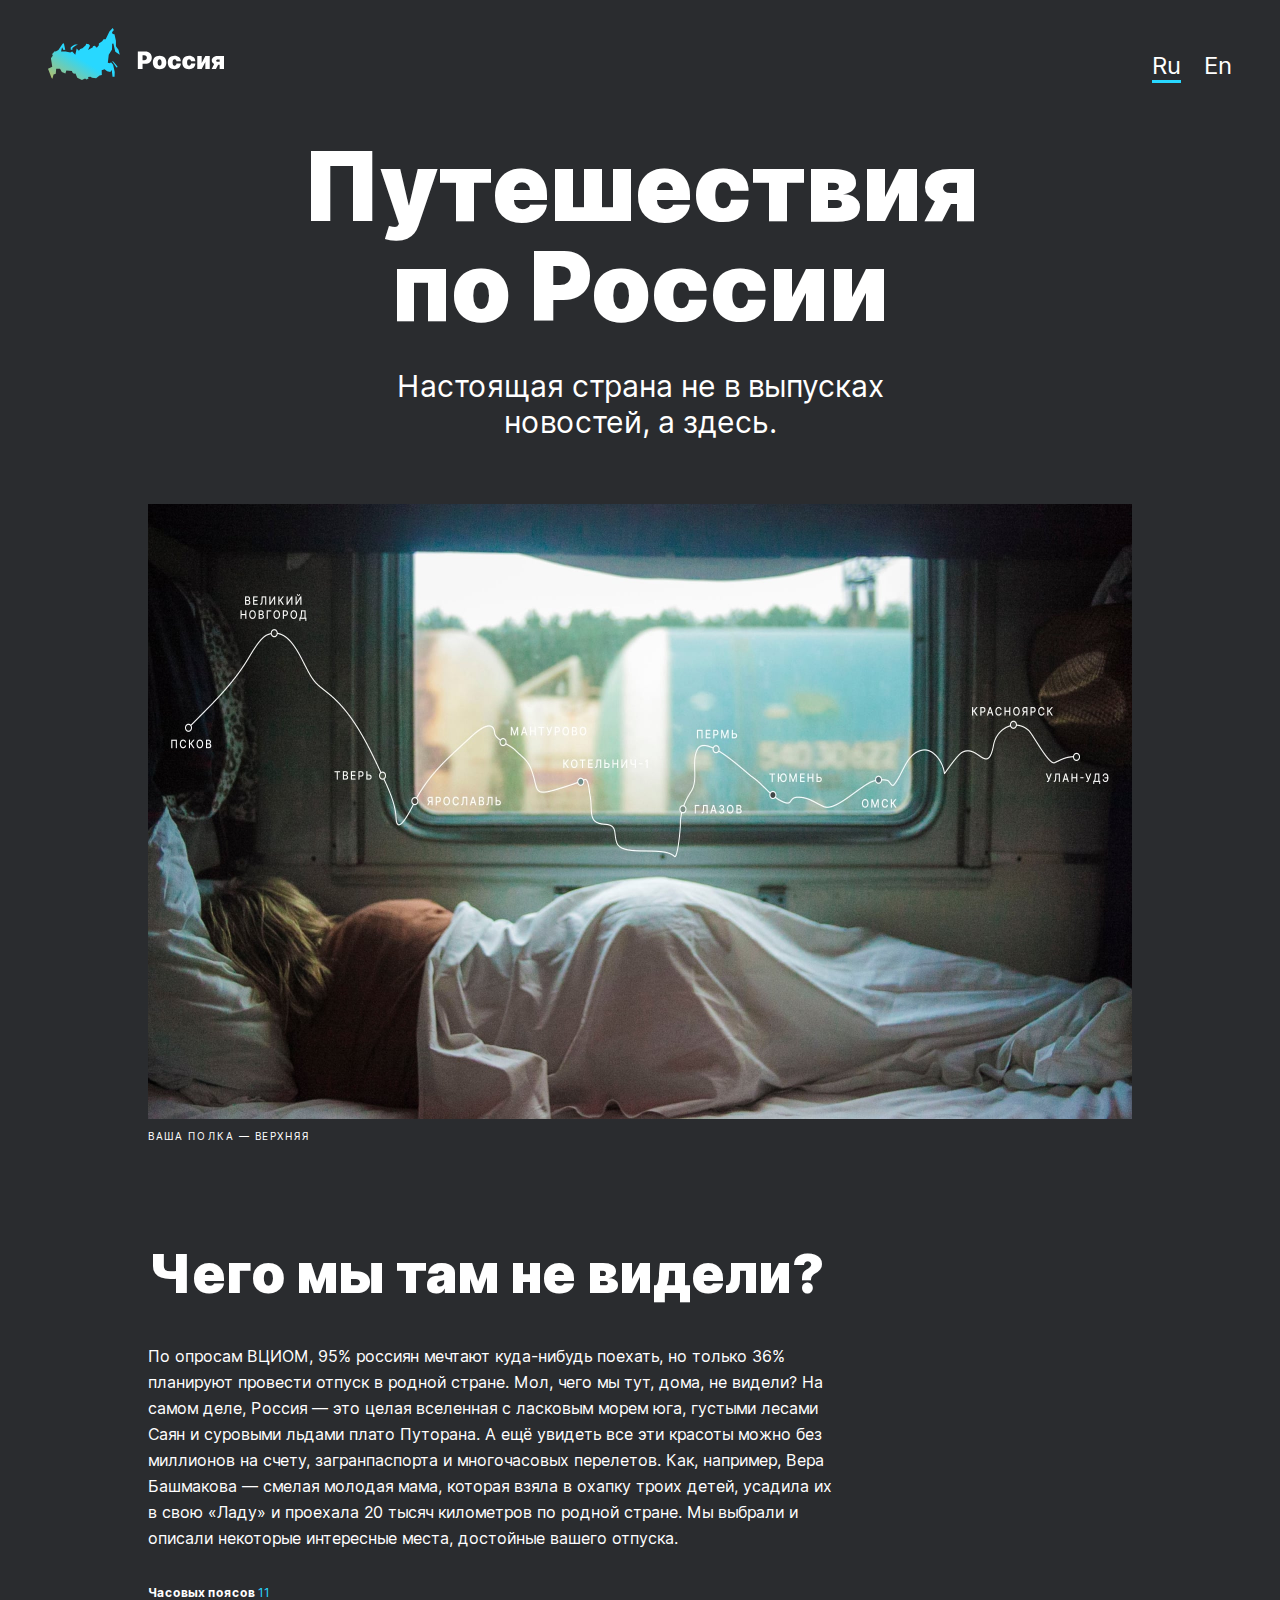
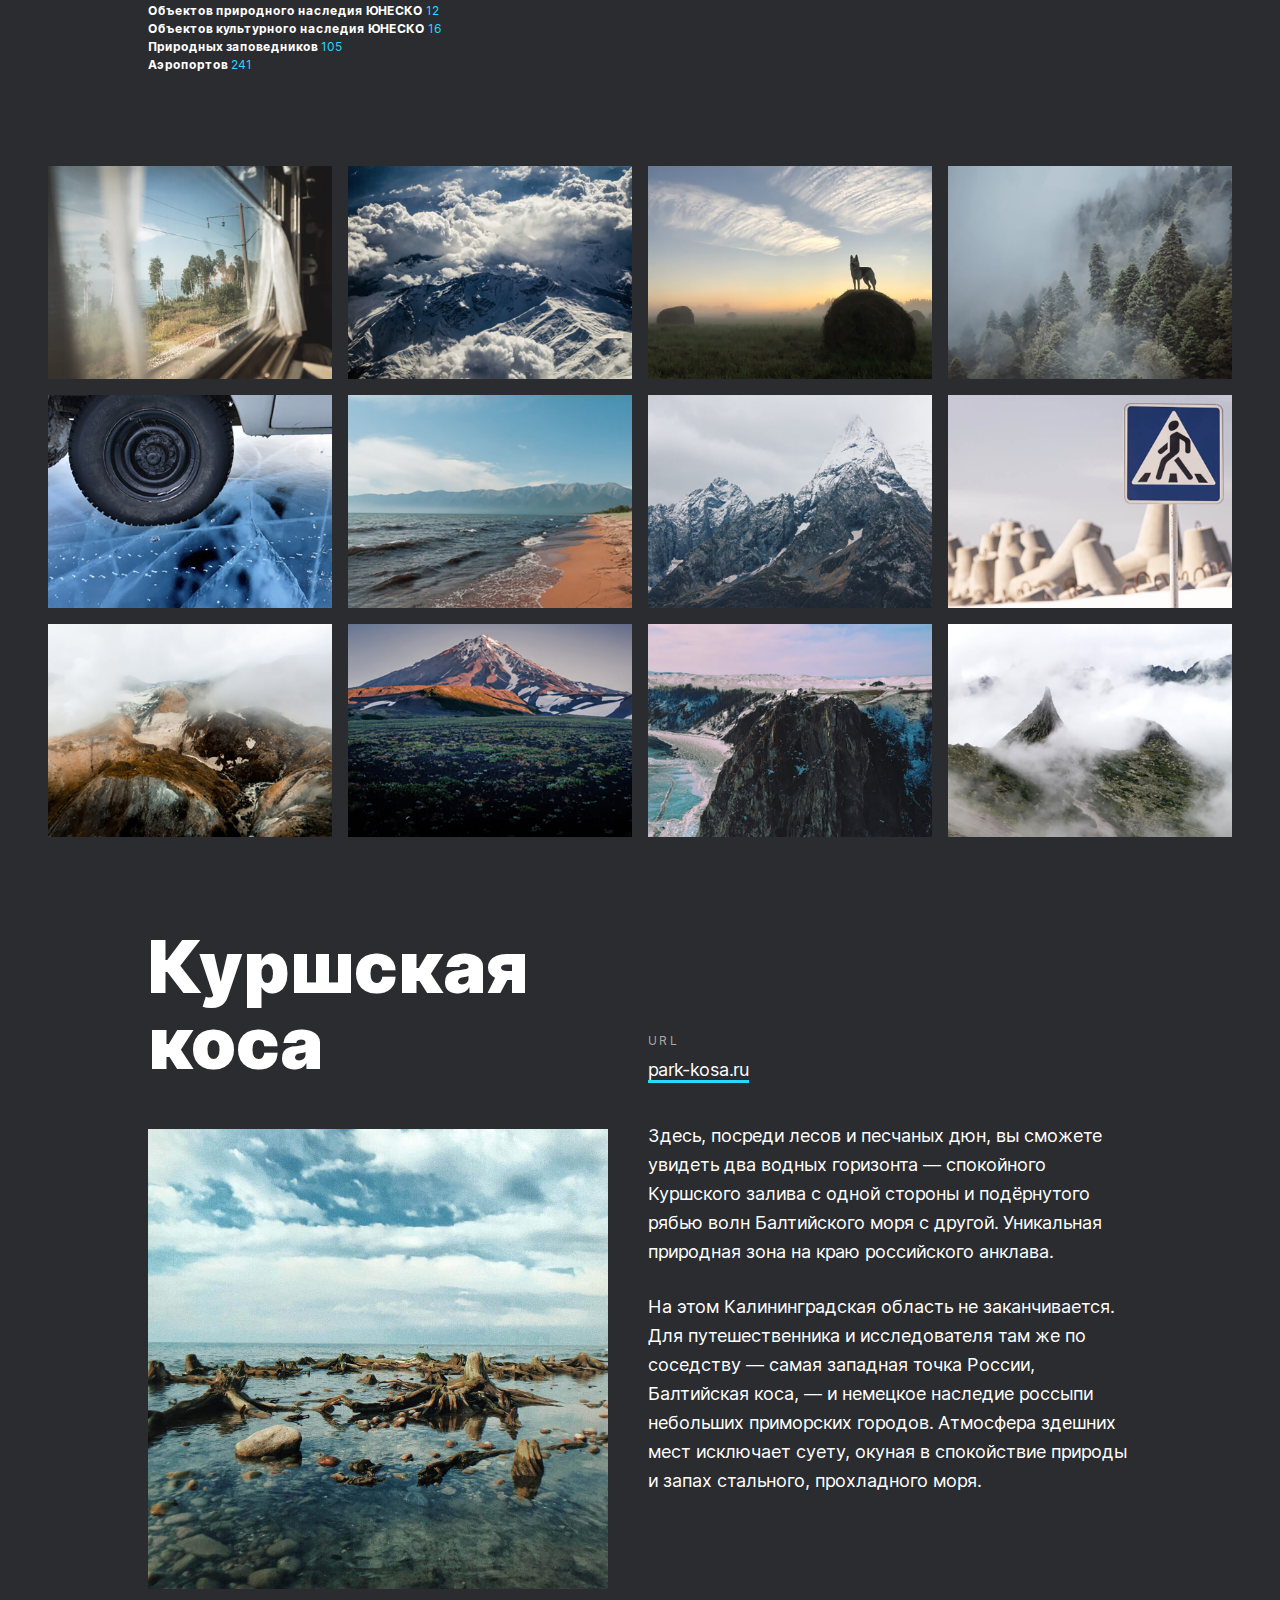
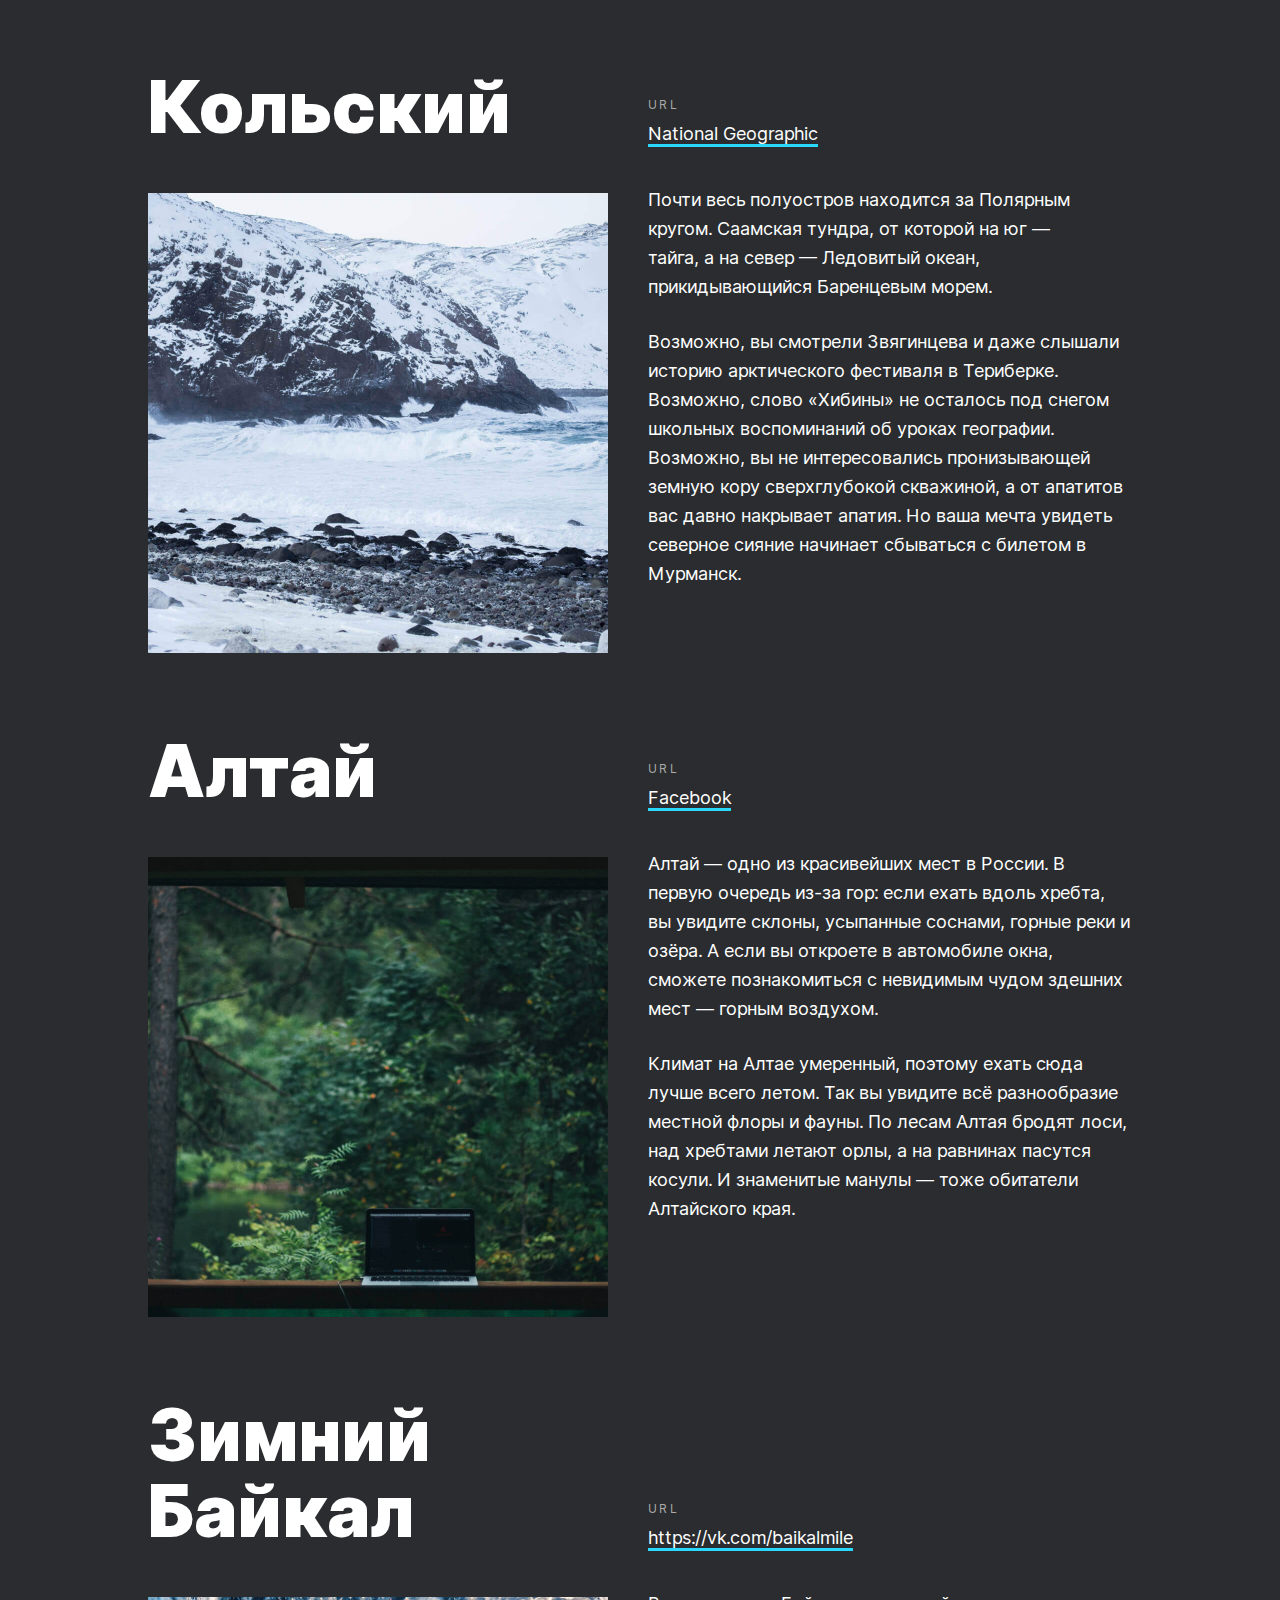
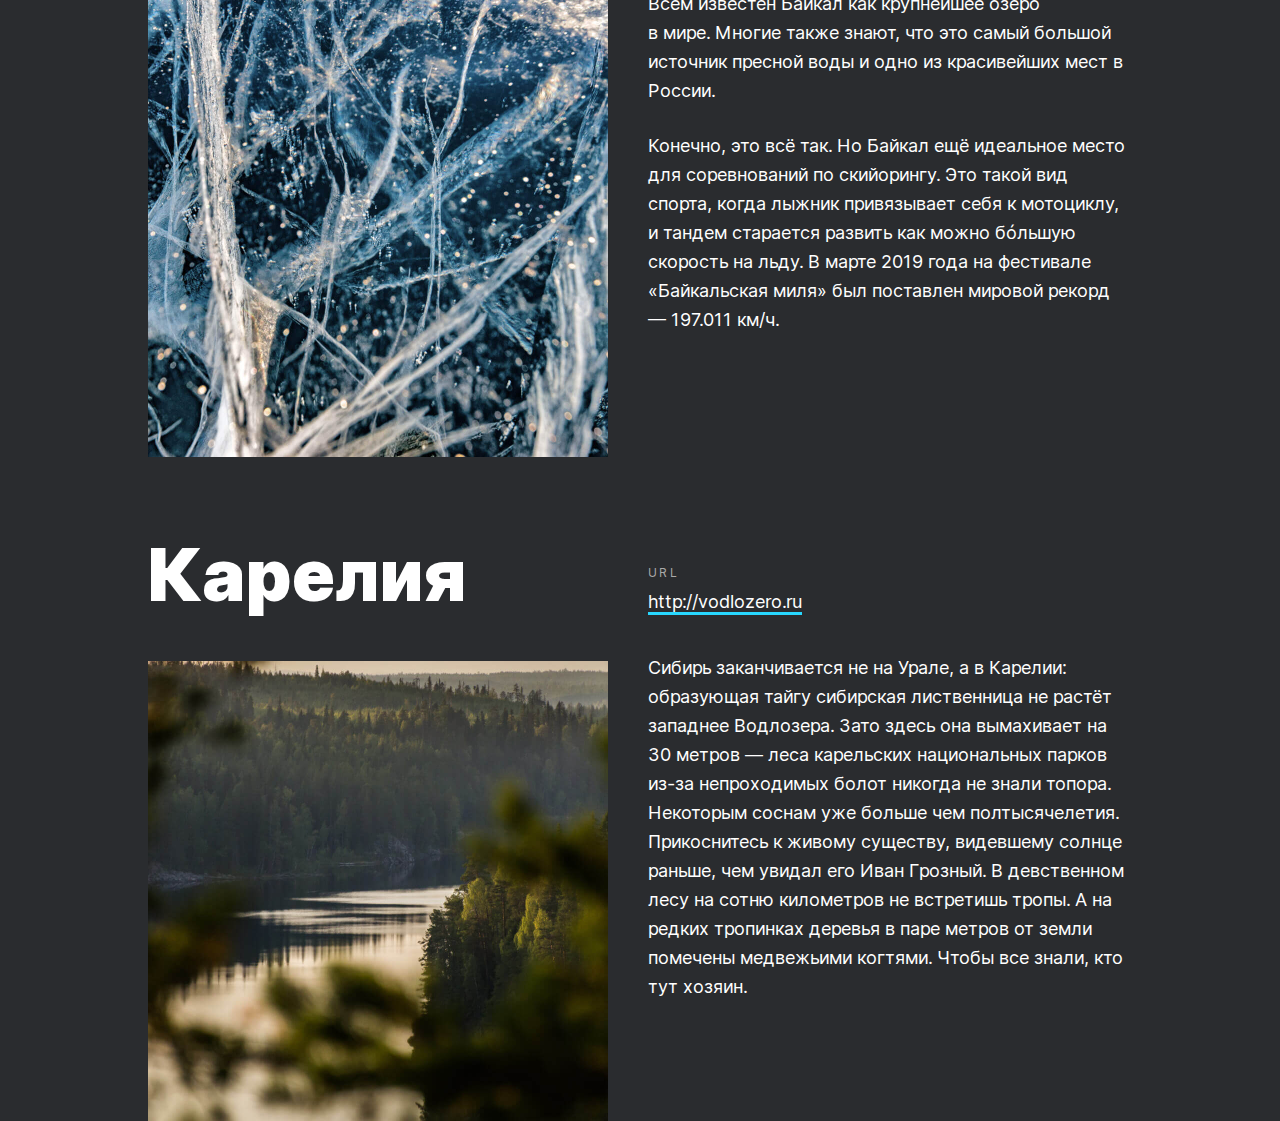
==== index.html @ deafb040 "add places section" ====
<!DOCTYPE html>
<html lang="ru">
<head>
  <meta charset="UTF-8">
  <meta name="viewport" content="width=device-width, initial-scale=1.0">
  <link rel="stylesheet" href="./pages/index.css">
  <title>Путешествия по России</title>
</head>
<body class="page">
  <section class="header">
    <a href="/" class="header__logo"></a>
    <div class="header__lang-links">
      <a href="#" class="header__lang-link header__lang-link_active">Ru</a>
      <a href="#" class="header__lang-link">En</a>
    </div>
  </section>
  <main class="content">
    <section class="lead">
      <h1 class="lead__title">Путешествия по России</h1>
      <p class="lead__subtitle">Настоящая страна не в выпусках новостей, а здесь.</p>
      <img src="./blocks/lead/__image/lead-polka.jpg" alt="Женщина на полке в плацкарте" class="lead__image">
      <p class="lead__caption">ваша полка — верхняя</p>
    </section>
    <section class="intro">
      <h2 class="intro__title">Чего мы там не видели?</h2>
      <p class="intro__text">По опросам ВЦИОМ, 95% россиян мечтают куда-нибудь поехать, но только 36% планируют провести отпуск в родной стране. Мол, чего мы тут, дома, не видели? На самом деле, Россия — это целая вселенная с ласковым морем юга, густыми лесами Саян и суровыми льдами плато Путорана. А ещё увидеть все эти красоты можно без миллионов на счету, загранпаспорта и многочасовых перелетов. Как, например, Вера Башмакова — смелая молодая мама, которая взяла в охапку троих детей, усадила их в свою «Ладу» и проехала 20 тысяч километров по родной стране. Мы выбрали и описали некоторые интересные места, достойные вашего отпуска.</p>
      <ul class="intro__list">
        <li class="intro__list-item">Часовых поясов <span class="intro__list-num">11</span></li>
        <li class="intro__list-item">Объектов природного наследия ЮНЕСКО <span class="intro__list-num">12</span></li>
        <li class="intro__list-item">Объектов культурного наследия ЮНЕСКО <span class="intro__list-num">16</span></li>
        <li class="intro__list-item">Природных заповедников <span class="intro__list-num">105</span></li>
        <li class="intro__list-item">Аэропортов <span class="intro__list-num">241</span></li>
      </ul>
    </section>
    <section class="photo-grid">
      <img src="./blocks/photo-grid/__item/photo-grid-train.jpg" alt="Окно поезда" class="photo-grid__item">
      <img src="./blocks/photo-grid/__item/photo-grid-atharva-tulsi.jpg" alt="Атхварва Тулси" class="photo-grid__item">
      <img src="./blocks/photo-grid/__item/photo-grid-tuman.jpg" alt="Туман и собака на сене" class="photo-grid__item">
      <img src="./blocks/photo-grid/__item/photo-grid-sochi.jpg" alt="Красная Поляна в Сочи" class="photo-grid__item">
      <img src="./blocks/photo-grid/__item/photo-grid-arisa.jpg" alt="Машина на льду" class="photo-grid__item">
      <img src="./blocks/photo-grid/__item/photo-grid-baikal.jpg" alt="Пляж Байкала летом" class="photo-grid__item">
      <img src="./blocks/photo-grid/__item/photo-grid-elbrus.jpg" alt="Пик Эльбруса" class="photo-grid__item">
      <img src="./blocks/photo-grid/__item/photo-grid-kondratiev.jpg" alt="Пешеходный переход знак" class="photo-grid__item">
      <img src="./blocks/photo-grid/__item/photo-grid-kamchatka-1.jpg" alt="Камчатка Долина гейзеров" class="photo-grid__item">
      <img src="./blocks/photo-grid/__item/photo-grid-kamchatka-2.jpg" alt="Камчатка вулкан" class="photo-grid__item">
      <img src="./blocks/photo-grid/__item/photo-grid-baikal-2.jpg" alt="Байкал зимой" class="photo-grid__item">
      <img src="./blocks/photo-grid/__item/photo-grid-ergaki.jpg" alt="Ергаки" class="photo-grid__item">
    </section>
    <section class="places">
      <div class="place">
        <h2 class="place__title">Куршская коса</h2>
        <img src="./blocks/place/__image/place-kosa.jpg" alt="Куршская коса" class="place__image">
        <div class="place__website">
          <p class="place__url-heading">URL</p>
          <a href="http://park-kosa.ru" target="_blank" class="place__link">park-kosa.ru</a>
        </div>
        <div class="place__main-text">
          <p class="place__paragraph">Здесь, посреди лесов и песчаных дюн, вы сможете увидеть два водных горизонта — спокойного Куршского залива с одной стороны и подёрнутого рябью волн Балтийского моря с другой. Уникальная природная зона на краю российского анклава.</p>
          <p class="place__paragraph">На этом Калининградская область не заканчивается. Для путешественника и исследователя там же по соседству — самая западная точка России, Балтийская коса, — и немецкое наследие россыпи небольших приморских городов. Атмосфера здешних мест исключает суету, окуная в спокойствие природы и запах стального, прохладного моря.</p>
        </div>
      </div>
      <div class="place">
        <h2 class="place__title">Кольский</h2>
        <img src="./blocks/place/__image/place-kolsky.jpg" alt="Кольский" class="place__image">
        <div class="place__website">
          <p class="place__url-heading">URL</p>
          <a href="https://yourshot.nationalgeographic.com/photos/?keywords=kolskiy" target="_blank" class="place__link">National Geographic</a>
        </div>
        <div class="place__main-text">
          <p class="place__paragraph">Почти весь полуостров находится за Полярным кругом. Саамская тундра, от которой на юг — <br>тайга, а на север — Ледовитый океан, прикидывающийся Баренцевым морем.</p>
          <p class="place__paragraph">Возможно, вы смотрели Звягинцева и даже слышали историю арктического фестиваля в Териберке. Возможно, слово «Хибины» не осталось под снегом школьных воспоминаний об уроках географии. Возможно, вы не интересовались пронизывающей земную кору сверхглубокой скважиной, а от апатитов вас давно накрывает апатия. Но ваша мечта увидеть северное сияние начинает сбываться с билетом в Мурманск.</p>
        </div>
      </div>
      <div class="place">
        <h2 class="place__title">Алтай</h2>
        <img src="./blocks/place/__image/place-altai.jpg" alt="Алтай" class="place__image">
        <div class="place__website">
          <p class="place__url-heading">URL</p>
          <a href="https://www.facebook.com/vera.bashmakova/posts/10156011613718822" target="_blank" class="place__link">Facebook</a>
        </div>
        <div class="place__main-text">
          <p class="place__paragraph">Алтай — одно из красивейших мест в России. В первую очередь из-за гор: если ехать вдоль хребта, вы увидите склоны, усыпанные соснами, горные реки и озёра. А если вы откроете в автомобиле окна, сможете познакомиться с невидимым чудом здешних мест — горным воздухом.</p>
          <p class="place__paragraph">Климат на Алтае умеренный, поэтому ехать сюда лучше всего летом. Так вы увидите всё разнообразие местной флоры и фауны. По лесам Алтая бродят лоси, над хребтами летают орлы, а на равнинах пасутся косули. И знаменитые манулы — тоже обитатели Алтайского края.</p>
        </div>
      </div>
      <div class="place">
        <h2 class="place__title">Зимний Байкал</h2>
        <img src="./blocks/place/__image/place-winter-baikal.jpg" alt="Зимний Байкал" class="place__image">
        <div class="place__website">
          <p class="place__url-heading">URL</p>
          <a href="https://vk.com/baikalmile" target="_blank" class="place__link">https://vk.com/baikalmile</a>
        </div>
        <div class="place__main-text">
          <p class="place__paragraph">Всем известен Байкал как крупнейшее озеро <br>в мире. Многие также знают, что это самый большой источник пресной воды и одно из красивейших мест в России.</p>
          <p class="place__paragraph">Конечно, это всё так. Но Байкал ещё идеальное место для соревнований по скийорингу. Это такой вид спорта, когда лыжник привязывает себя к мотоциклу, и тандем старается развить как можно бóльшую скорость на льду. В марте 2019 года на фестивале «Байкальская миля» был поставлен мировой рекорд — 197.011 км/ч.</p>
        </div>
      </div>
      <div class="place">
        <h2 class="place__title">Карелия</h2>
        <img src="./blocks/place/__image/place-karelia.jpg" alt="Карелия" class="place__image">
        <div class="place__website">
          <p class="place__url-heading">URL</p>
          <a href="http://vodlozero.ru/" target="_blank" class="place__link">http://vodlozero.ru</a>
        </div>
        <div class="place__main-text">
          <p class="place__paragraph">Сибирь заканчивается не на Урале, а в Карелии: образующая тайгу сибирская лиственница не растёт западнее Водлозера. Зато здесь она вымахивает на 30 метров — леса карельских национальных парков из-за непроходимых болот никогда не знали топора. Некоторым соснам уже больше чем полтысячелетия. Прикоснитесь к живому существу, видевшему солнце раньше, чем увидал его Иван Грозный. В девственном лесу на сотню километров не встретишь тропы. А на редких тропинках деревья в паре метров от земли помечены медвежьими когтями. Чтобы все знали, кто тут хозяин.</p>
        </div>
      </div>
    </section>
  </main>
</body>
</html>
---- pages/index.css ----
@import url(../vendor/normalize.css);
@import url(../fonts/fonts.css);
@import url(../blocks/page/page.css);
@import url(../blocks/header/header.css);
@import url(../blocks/header/__logo/header__logo.css);
@import url(../blocks/header/__lang-links/header__lang-links.css);
@import url(../blocks/header/__lang-link/header__lang-link.css);
@import url(../blocks/header/__lang-link/_active/header__lang-link_active.css);
@import url(../blocks/lead/lead.css);
@import url(../blocks/lead/__title/lead__title.css);
@import url(../blocks/lead/__subtitle/lead__subtitle.css);
@import url(../blocks/lead/__image/lead__image.css);
@import url(../blocks/lead/__caption/lead__caption.css);
@import url(../blocks/intro/intro.css);
@import url(../blocks/intro/__title/intro__title.css);
@import url(../blocks/intro/__text/intro__text.css);
@import url(../blocks/intro/__list/intro__list.css);
@import url(../blocks/intro/__list-item/intro__list-item.css);
@import url(../blocks/intro/__list-num/intro__list-num.css);
@import url(../blocks/photo-grid/photo-grid.css);
@import url(../blocks/photo-grid/__item/photo-grid__item.css);
@import url(../blocks/places/places.css);
@import url(../blocks/place/place.css);
@import url(../blocks/place/__title/place__title.css);
@import url(../blocks/place/__image/place__image.css);
@import url(../blocks/place/__website/place__website.css);
@import url(../blocks/place/__url-heading/place__url-heading.css);
@import url(../blocks/place/__link/place__link.css);
@import url(../blocks/place/__main-text/place__main-text.css);
@import url(../blocks/place/__paragraph/place__paragraph.css);
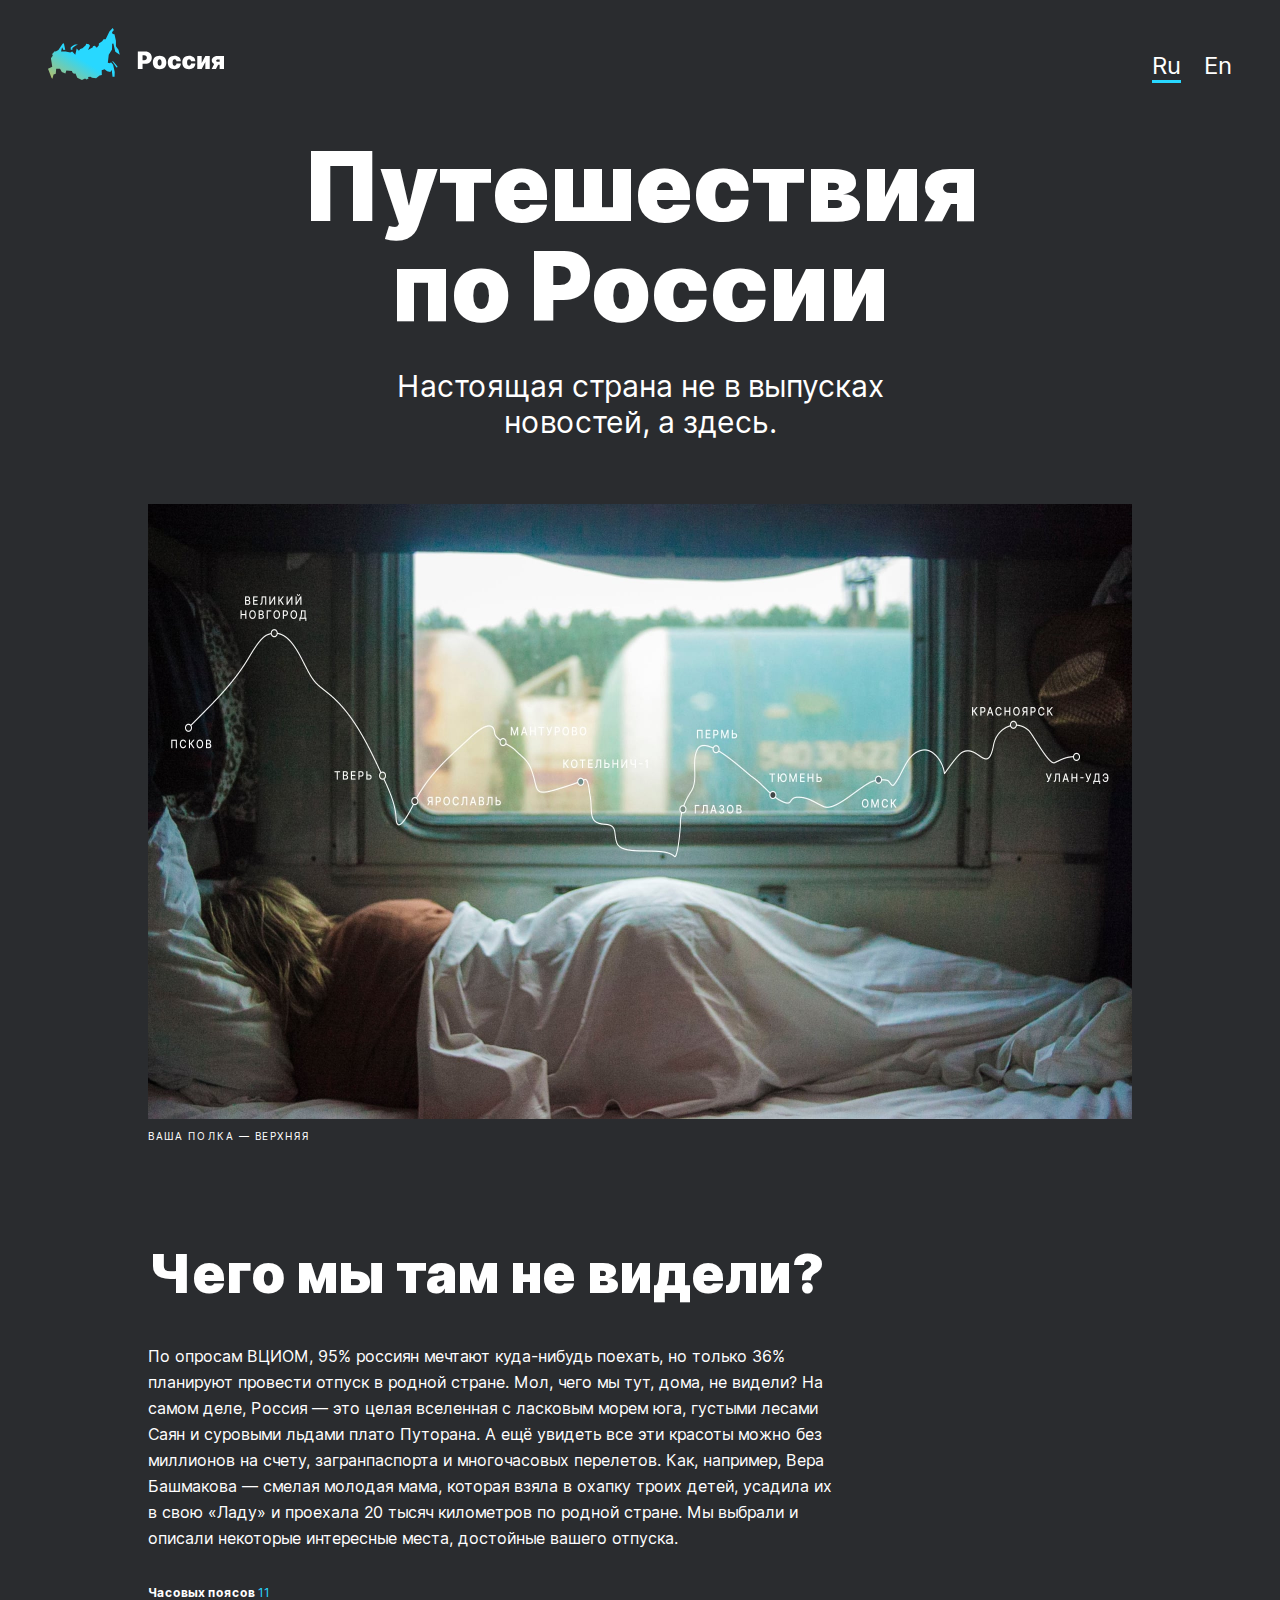
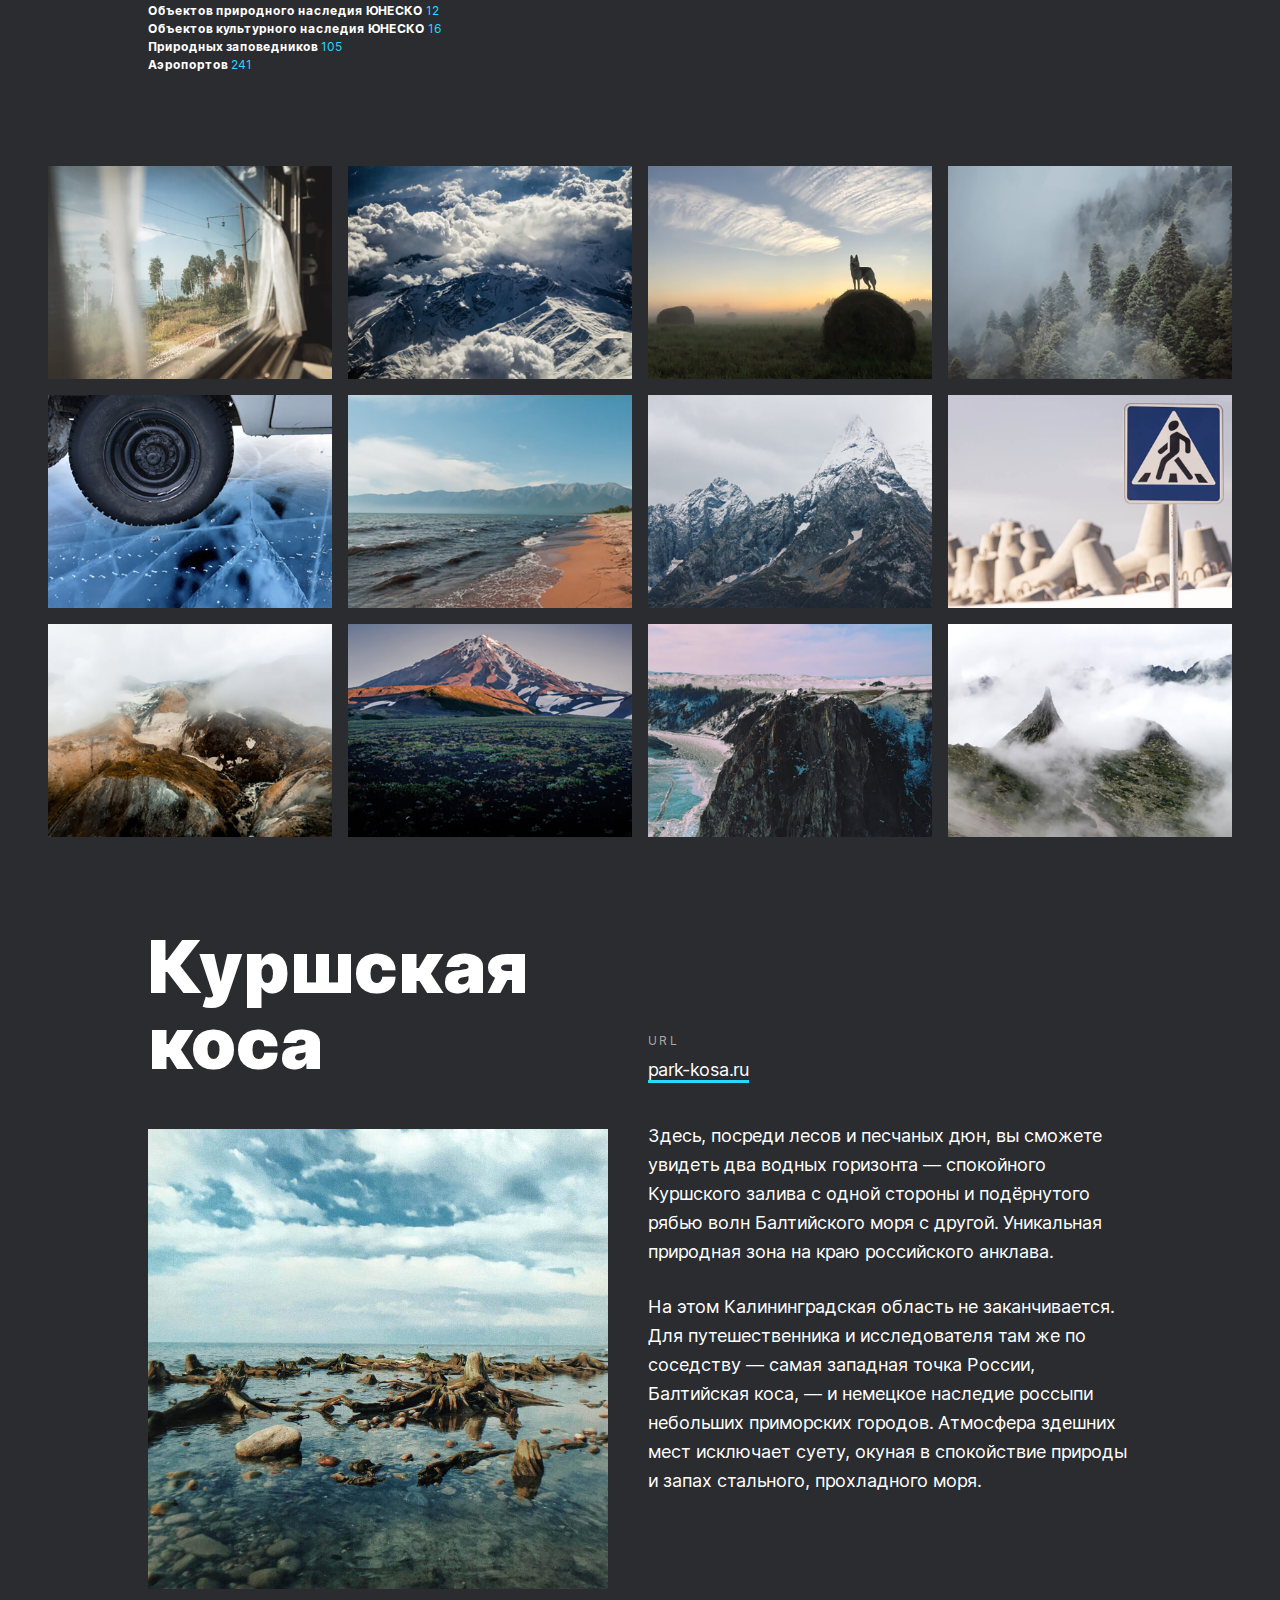
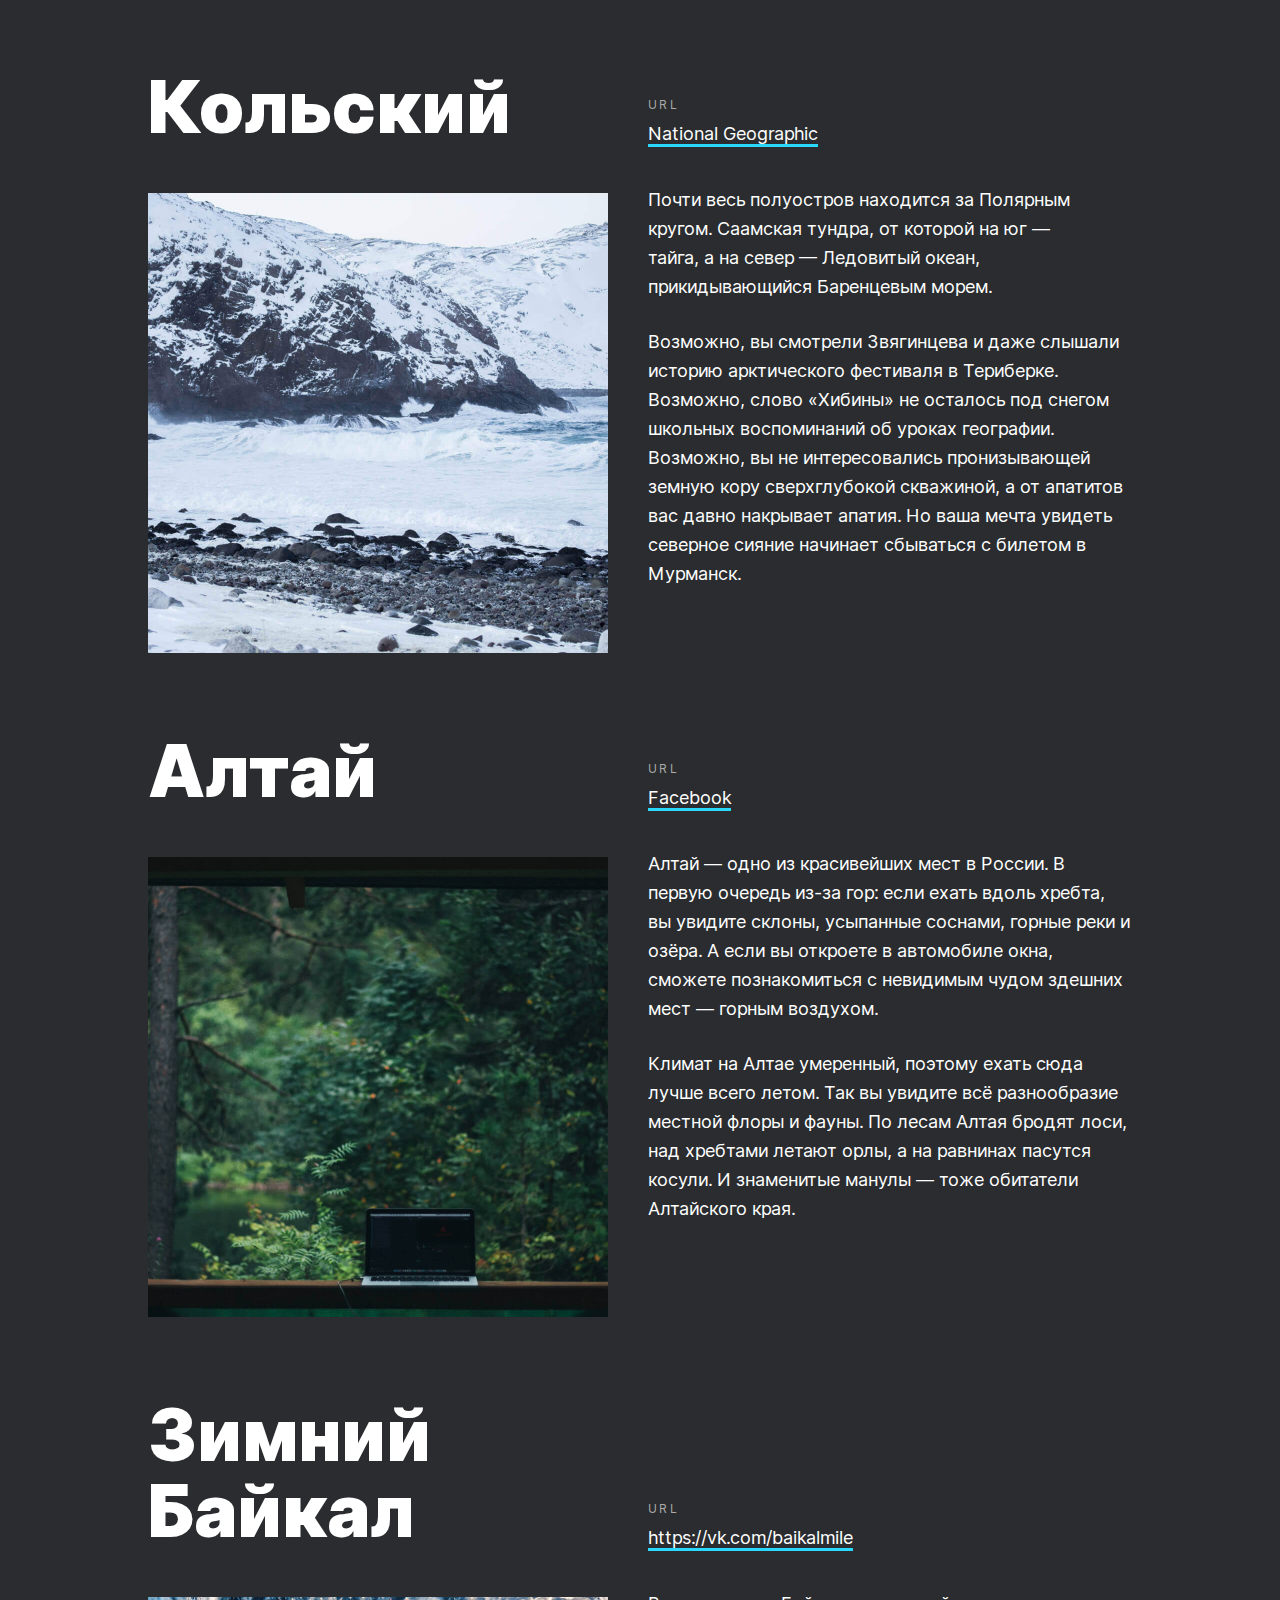
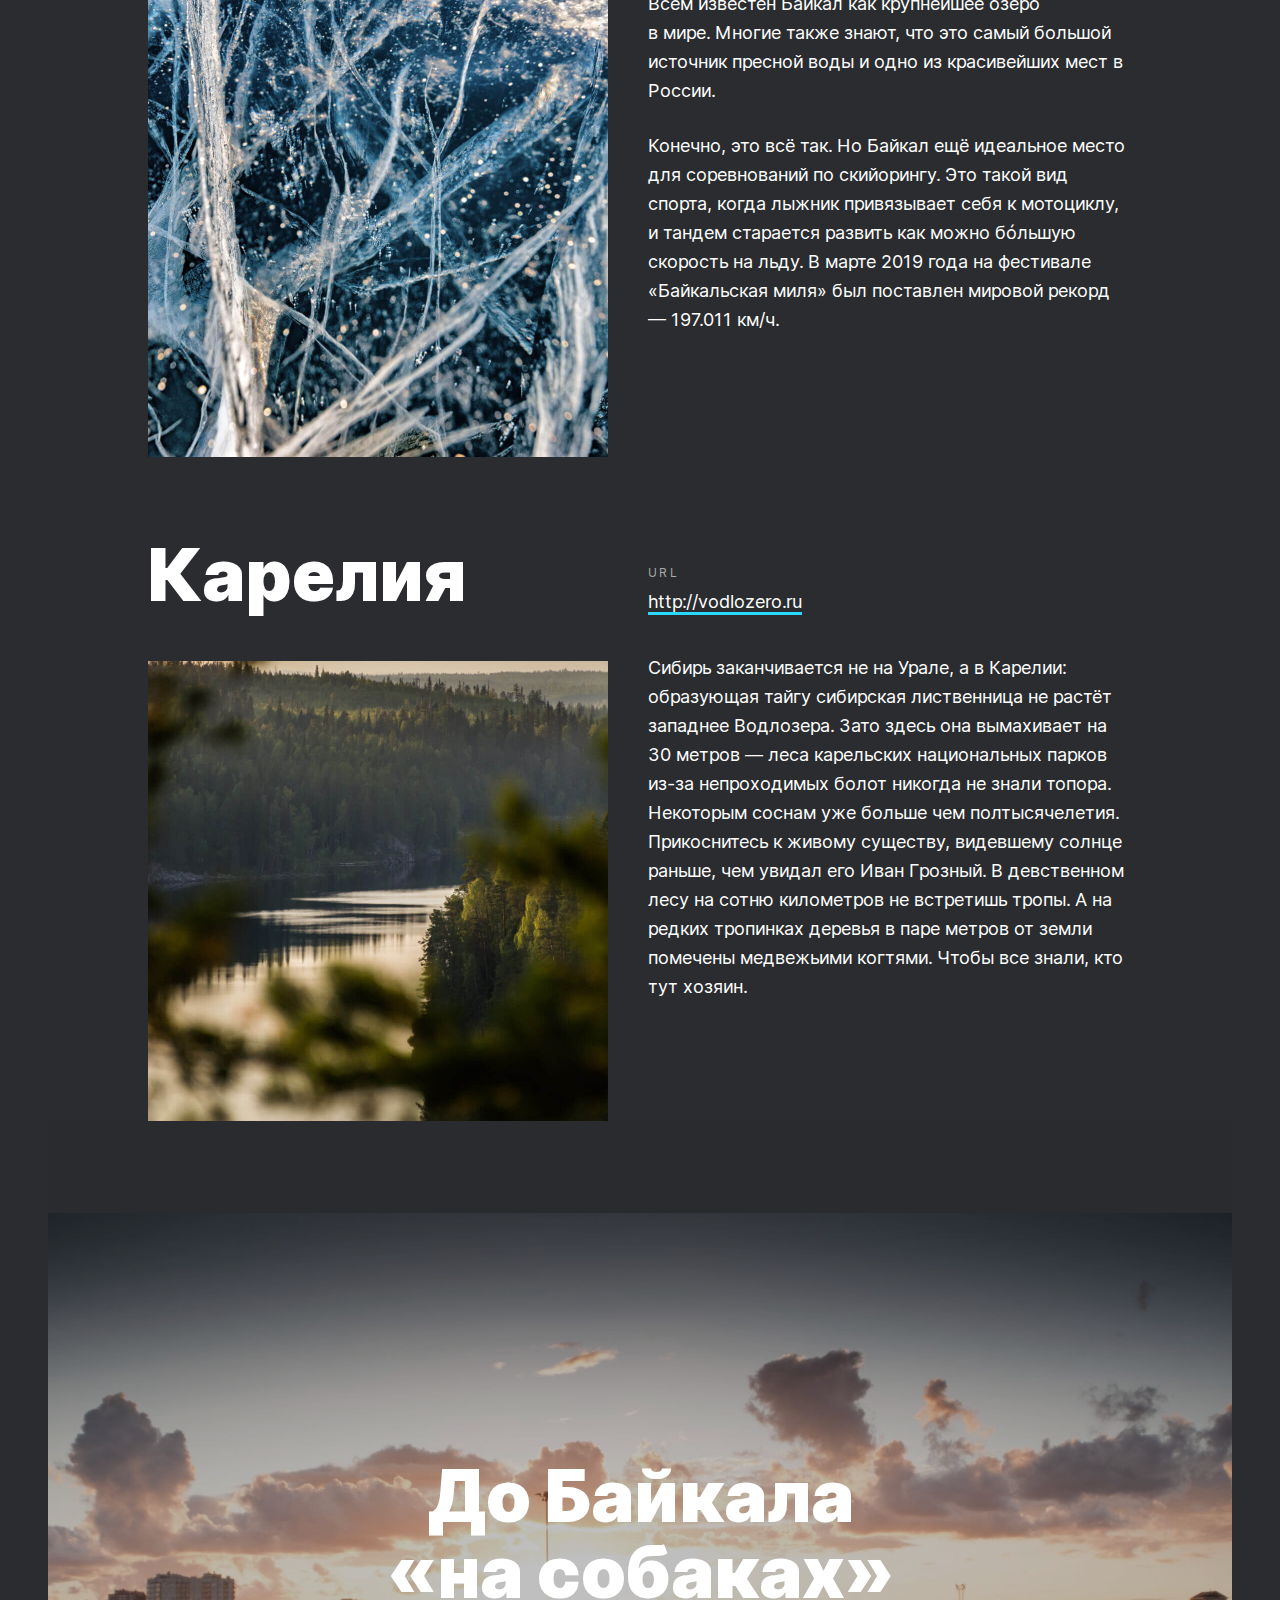
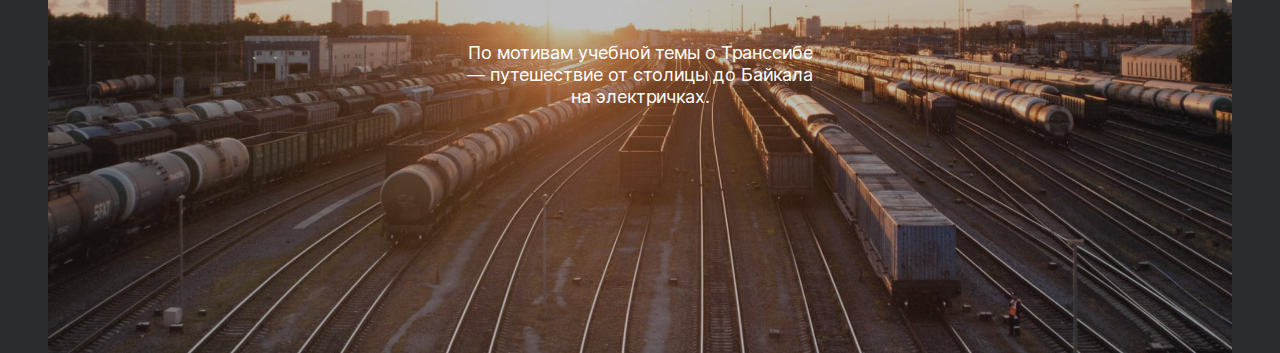
==== commit e927d69e: "add cover section" ====
--- a/index.html
+++ b/index.html
@@ -107,6 +107,12 @@
         </div>
       </div>
     </section>
+    <section class="cover">
+      <a href="https://stampsy.com/na-elektrichkakh-do-baikala" target="_blank" class="cover__image-link">
+        <h2 class="cover__title">До Байкала «на собаках»</h2>
+        <p class="cover__subtitle">По мотивам учебной темы о Транссибе — путешествие от столицы до Байкала на электричках.</p>
+      </a>
+    </section>
   </main>
 </body>
 </html>--- a/pages/index.css
+++ b/pages/index.css
@@ -27,4 +27,8 @@
 @import url(../blocks/place/__url-heading/place__url-heading.css);
 @import url(../blocks/place/__link/place__link.css);
 @import url(../blocks/place/__main-text/place__main-text.css);
-@import url(../blocks/place/__paragraph/place__paragraph.css);+@import url(../blocks/place/__paragraph/place__paragraph.css);
+@import url(../blocks/cover/cover.css);
+@import url(../blocks/cover/__image-link/cover__image-link.css);
+@import url(../blocks/cover/__title/cover__title.css);
+@import url(../blocks/cover/__subtitle/cover__subtitle.css);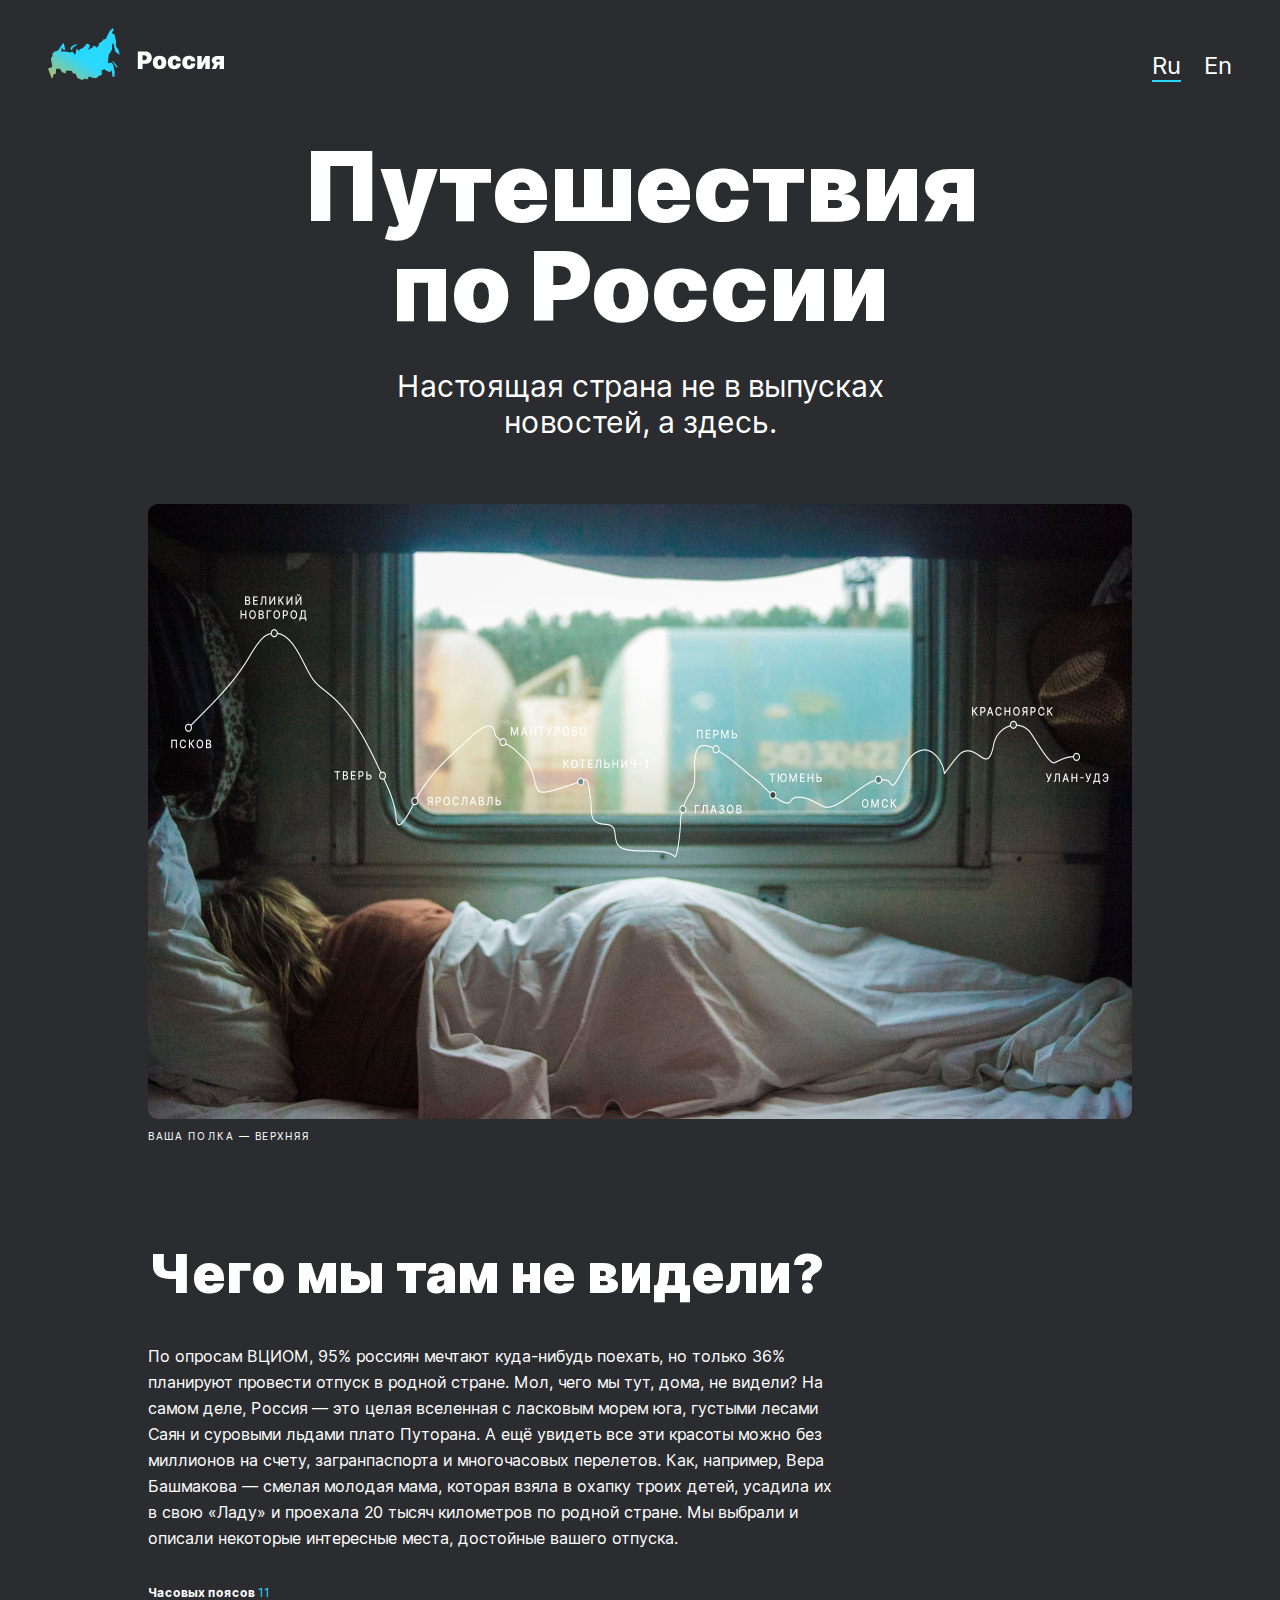
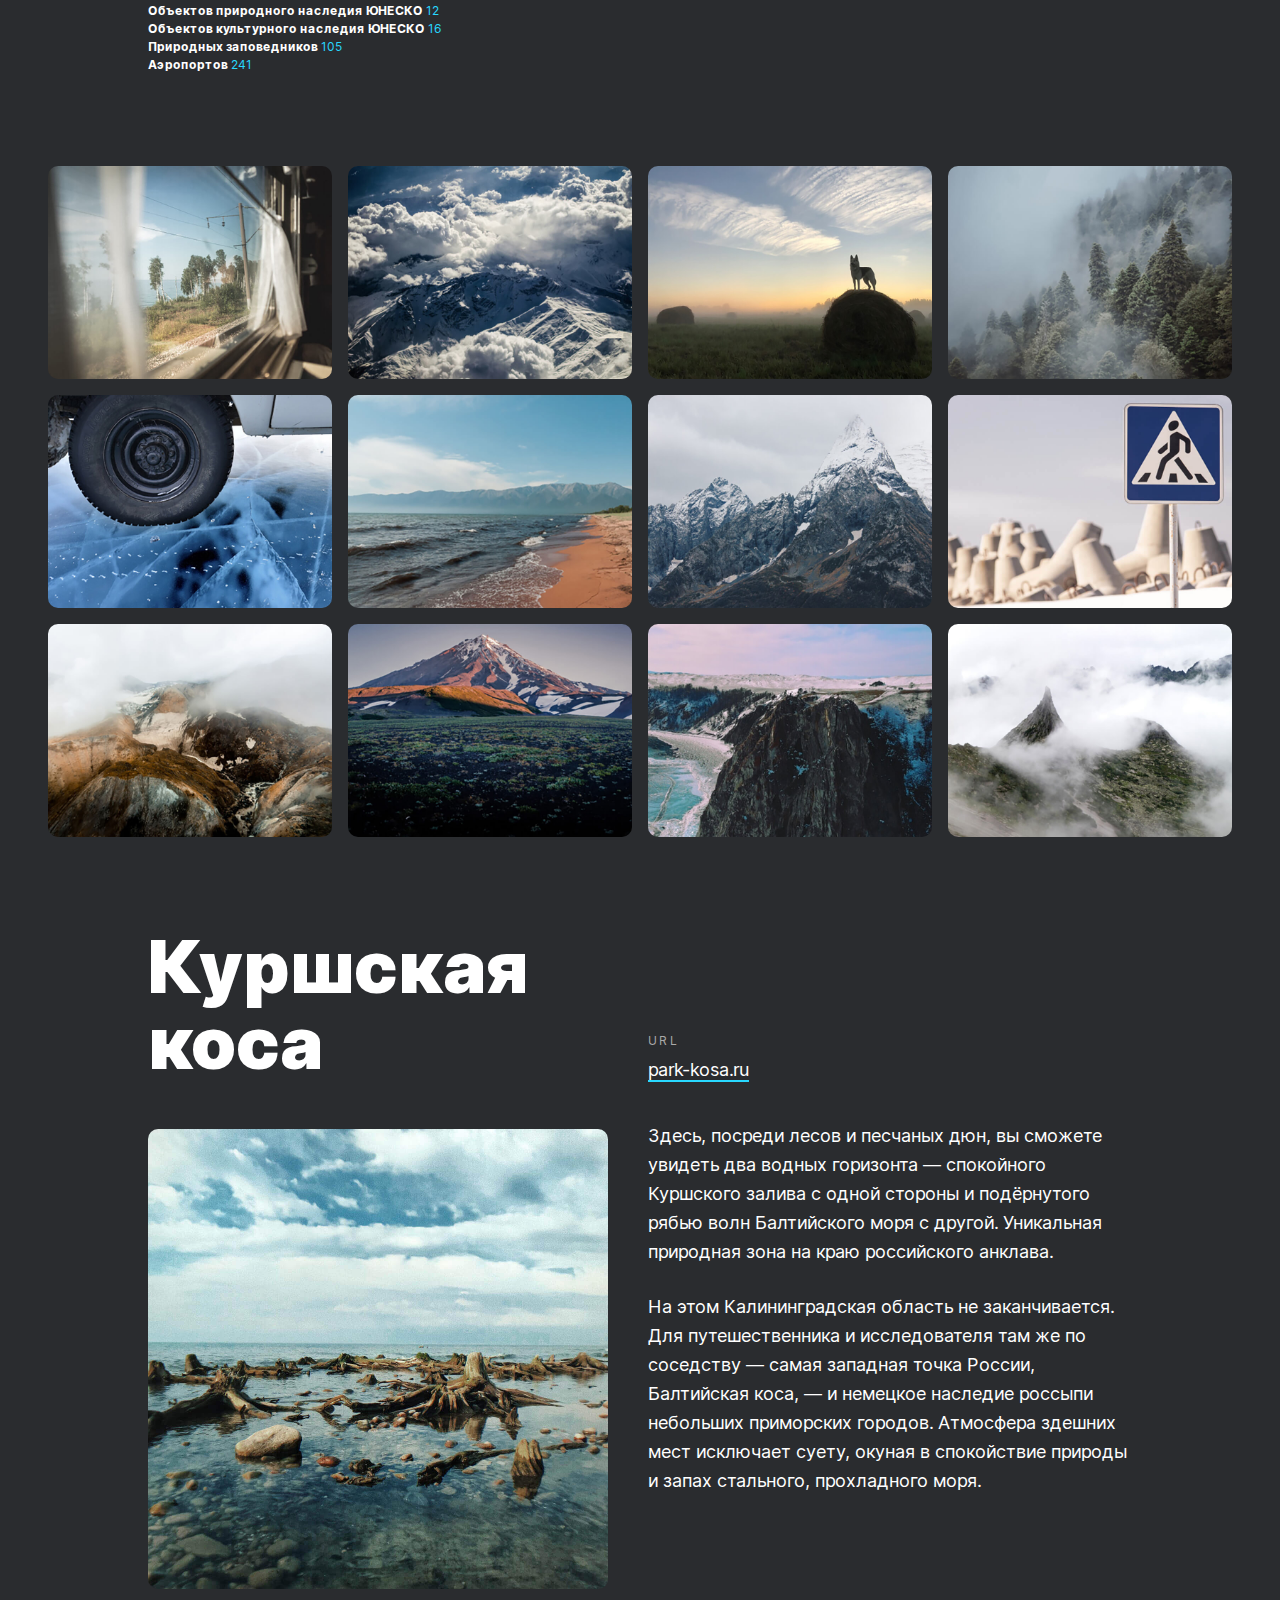
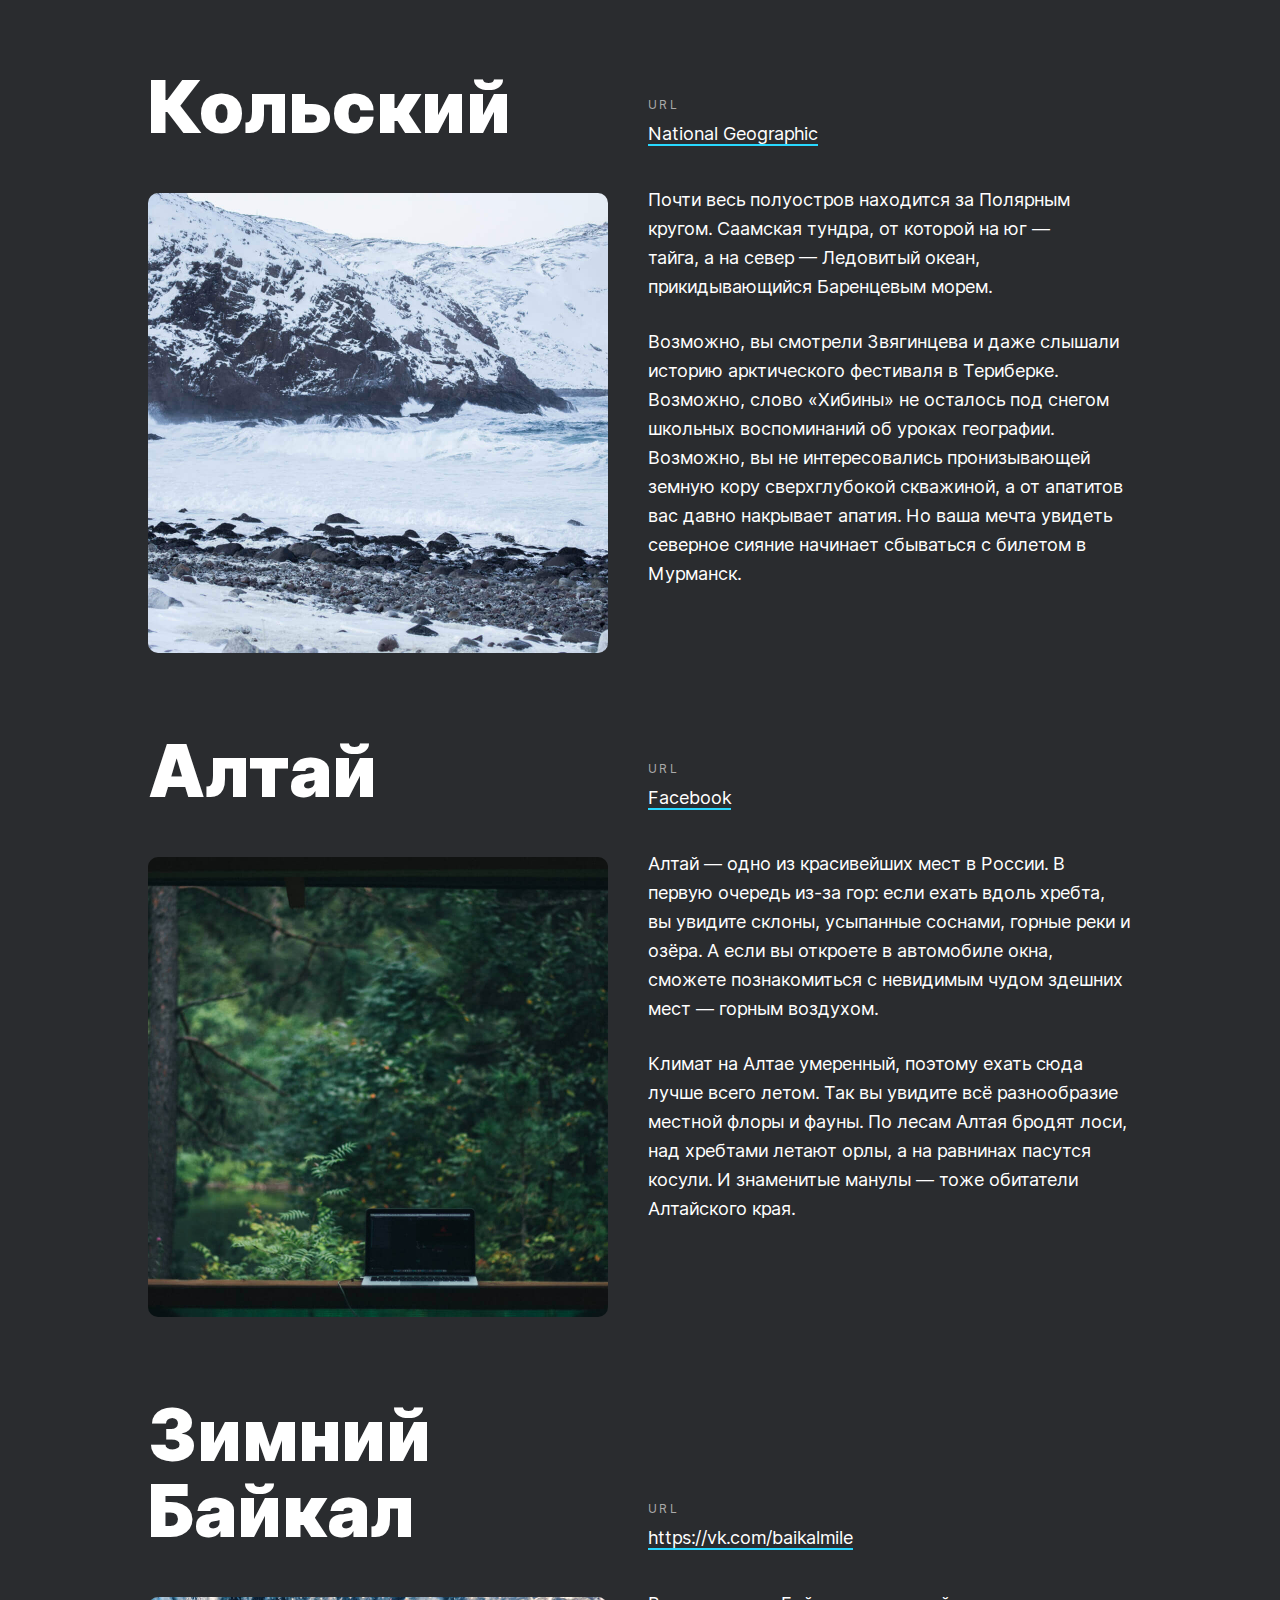
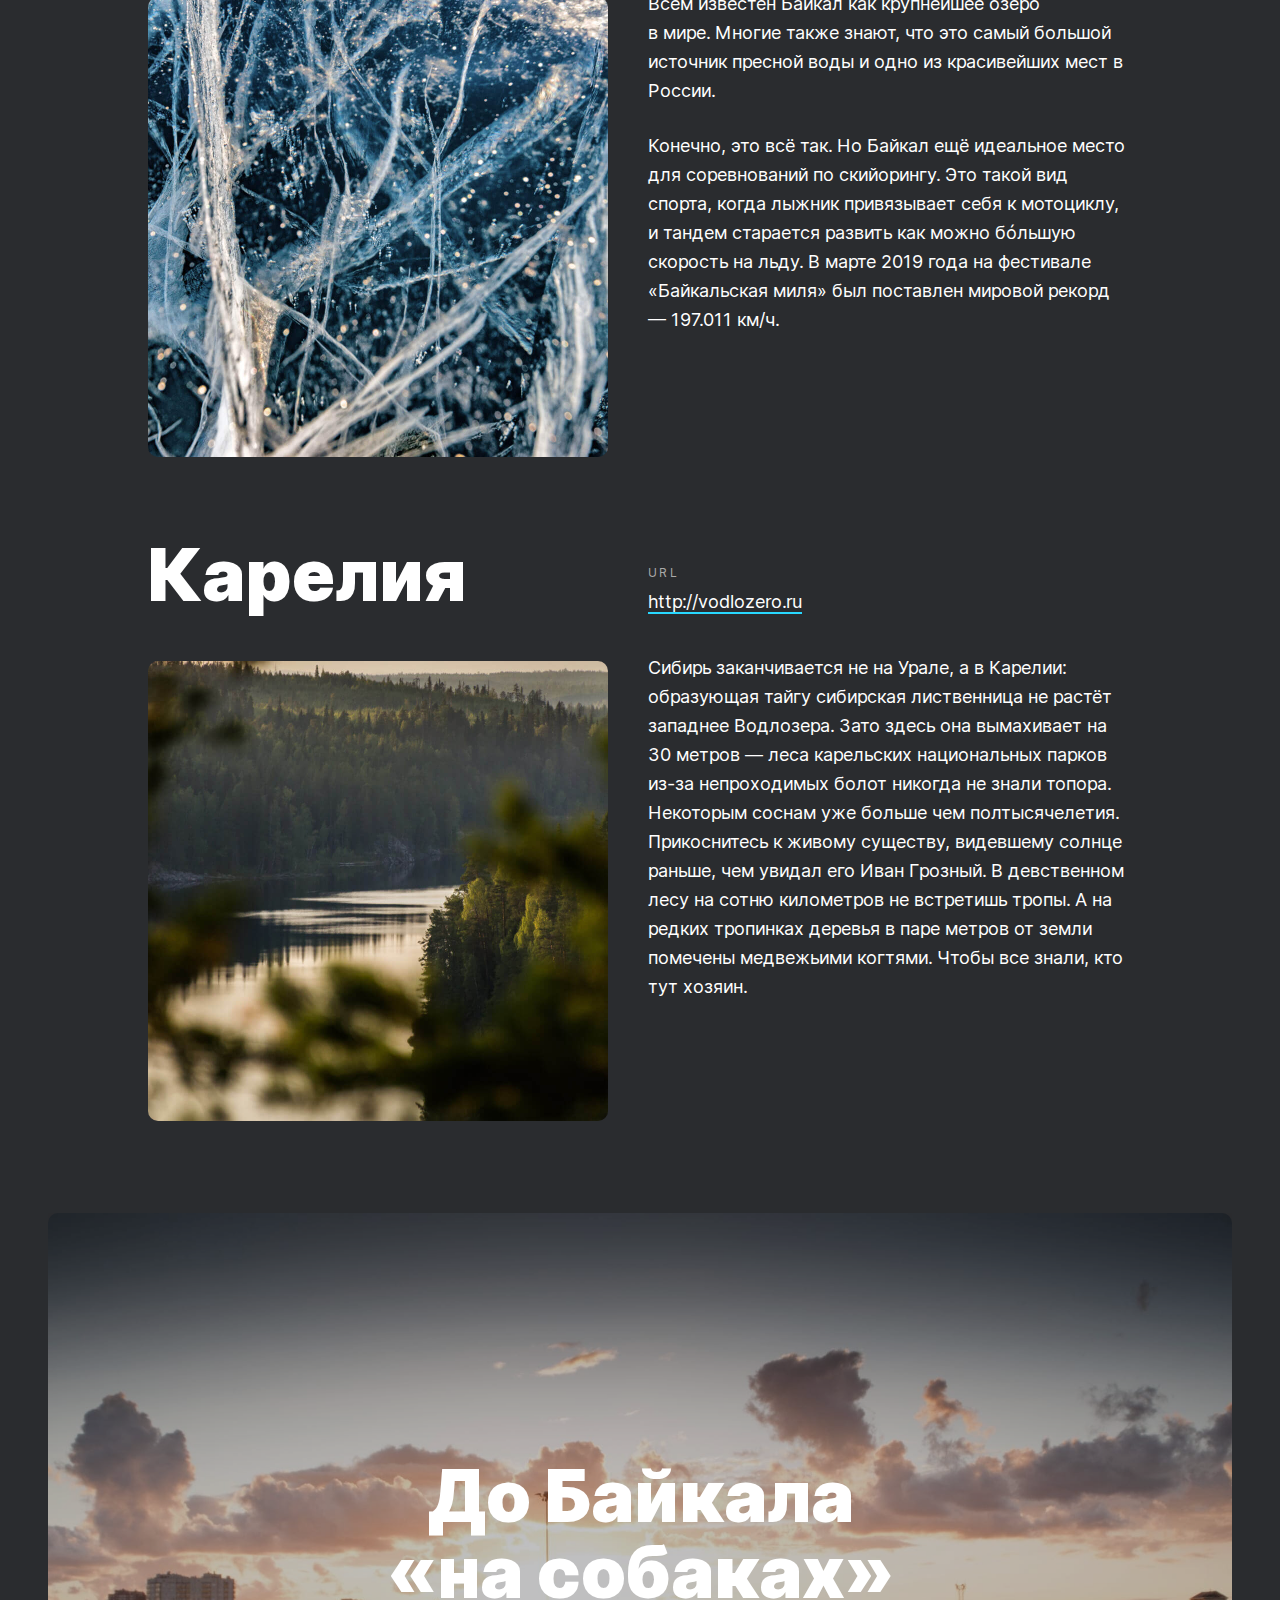
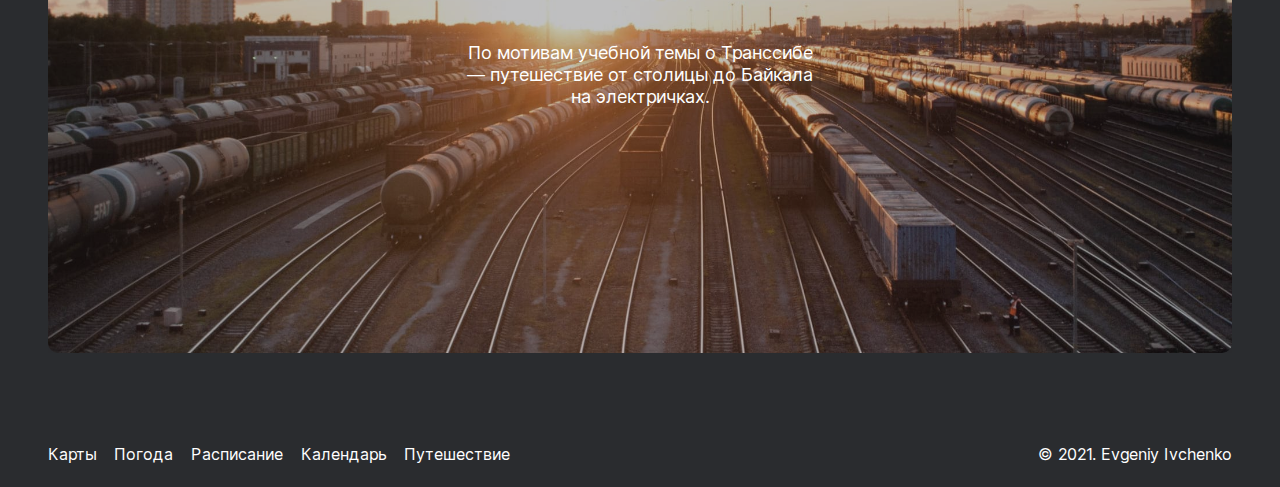
==== commit f564a60f: "add footer sections, refactor styles" ====
--- a/index.html
+++ b/index.html
@@ -7,13 +7,13 @@
   <title>Путешествия по России</title>
 </head>
 <body class="page">
-  <section class="header">
+  <header class="header">
     <a href="/" class="header__logo"></a>
     <div class="header__lang-links">
       <a href="#" class="header__lang-link header__lang-link_active">Ru</a>
       <a href="#" class="header__lang-link">En</a>
     </div>
-  </section>
+  </header>
   <main class="content">
     <section class="lead">
       <h1 class="lead__title">Путешествия по России</h1>
@@ -52,7 +52,7 @@
         <img src="./blocks/place/__image/place-kosa.jpg" alt="Куршская коса" class="place__image">
         <div class="place__website">
           <p class="place__url-heading">URL</p>
-          <a href="http://park-kosa.ru" target="_blank" class="place__link">park-kosa.ru</a>
+          <a href="http://park-kosa.ru/" target="_blank" class="place__link">park-kosa.ru</a>
         </div>
         <div class="place__main-text">
           <p class="place__paragraph">Здесь, посреди лесов и песчаных дюн, вы сможете увидеть два водных горизонта — спокойного Куршского залива с одной стороны и подёрнутого рябью волн Балтийского моря с другой. Уникальная природная зона на краю российского анклава.</p>
@@ -76,7 +76,7 @@
         <img src="./blocks/place/__image/place-altai.jpg" alt="Алтай" class="place__image">
         <div class="place__website">
           <p class="place__url-heading">URL</p>
-          <a href="https://www.facebook.com/vera.bashmakova/posts/10156011613718822" target="_blank" class="place__link">Facebook</a>
+          <a href="https://www.facebook.com/vera.bashmakova/posts/10156011613718822/" target="_blank" class="place__link">Facebook</a>
         </div>
         <div class="place__main-text">
           <p class="place__paragraph">Алтай — одно из красивейших мест в России. В первую очередь из-за гор: если ехать вдоль хребта, вы увидите склоны, усыпанные соснами, горные реки и озёра. А если вы откроете в автомобиле окна, сможете познакомиться с невидимым чудом здешних мест — горным воздухом.</p>
@@ -88,7 +88,7 @@
         <img src="./blocks/place/__image/place-winter-baikal.jpg" alt="Зимний Байкал" class="place__image">
         <div class="place__website">
           <p class="place__url-heading">URL</p>
-          <a href="https://vk.com/baikalmile" target="_blank" class="place__link">https://vk.com/baikalmile</a>
+          <a href="https://vk.com/baikalmile/" target="_blank" class="place__link">https://vk.com/baikalmile</a>
         </div>
         <div class="place__main-text">
           <p class="place__paragraph">Всем известен Байкал как крупнейшее озеро <br>в мире. Многие также знают, что это самый большой источник пресной воды и одно из красивейших мест в России.</p>
@@ -114,5 +114,15 @@
       </a>
     </section>
   </main>
+  <footer class="footer">
+    <nav class="footer__links">
+      <a href="https://yandex.ru/maps/" target="_blank" class="footer__link">Карты</a>
+      <a href="https://yandex.ru/pogoda/" target="_blank" class="footer__link">Погода</a>
+      <a href="https://rasp.yandex.ru/" target="_blank" class="footer__link">Расписание</a>
+      <a href="https://calendar.yandex.ru/" target="_blank" class="footer__link">Календарь</a>
+      <a href="https://travel.yandex.ru/" target="_blank" class="footer__link">Путешествие</a>
+    </nav>
+    <p class="footer__copyright">© 2021. Evgeniy Ivchenko</p>
+  </footer>
 </body>
 </html>--- a/pages/index.css
+++ b/pages/index.css
@@ -31,4 +31,8 @@
 @import url(../blocks/cover/cover.css);
 @import url(../blocks/cover/__image-link/cover__image-link.css);
 @import url(../blocks/cover/__title/cover__title.css);
-@import url(../blocks/cover/__subtitle/cover__subtitle.css);+@import url(../blocks/cover/__subtitle/cover__subtitle.css);
+@import url(../blocks/footer/footer.css);
+@import url(../blocks/footer/__links/footer__links.css);
+@import url(../blocks/footer/__link/footer__link.css);
+@import url(../blocks/footer/__copyright/footer__copyright.css);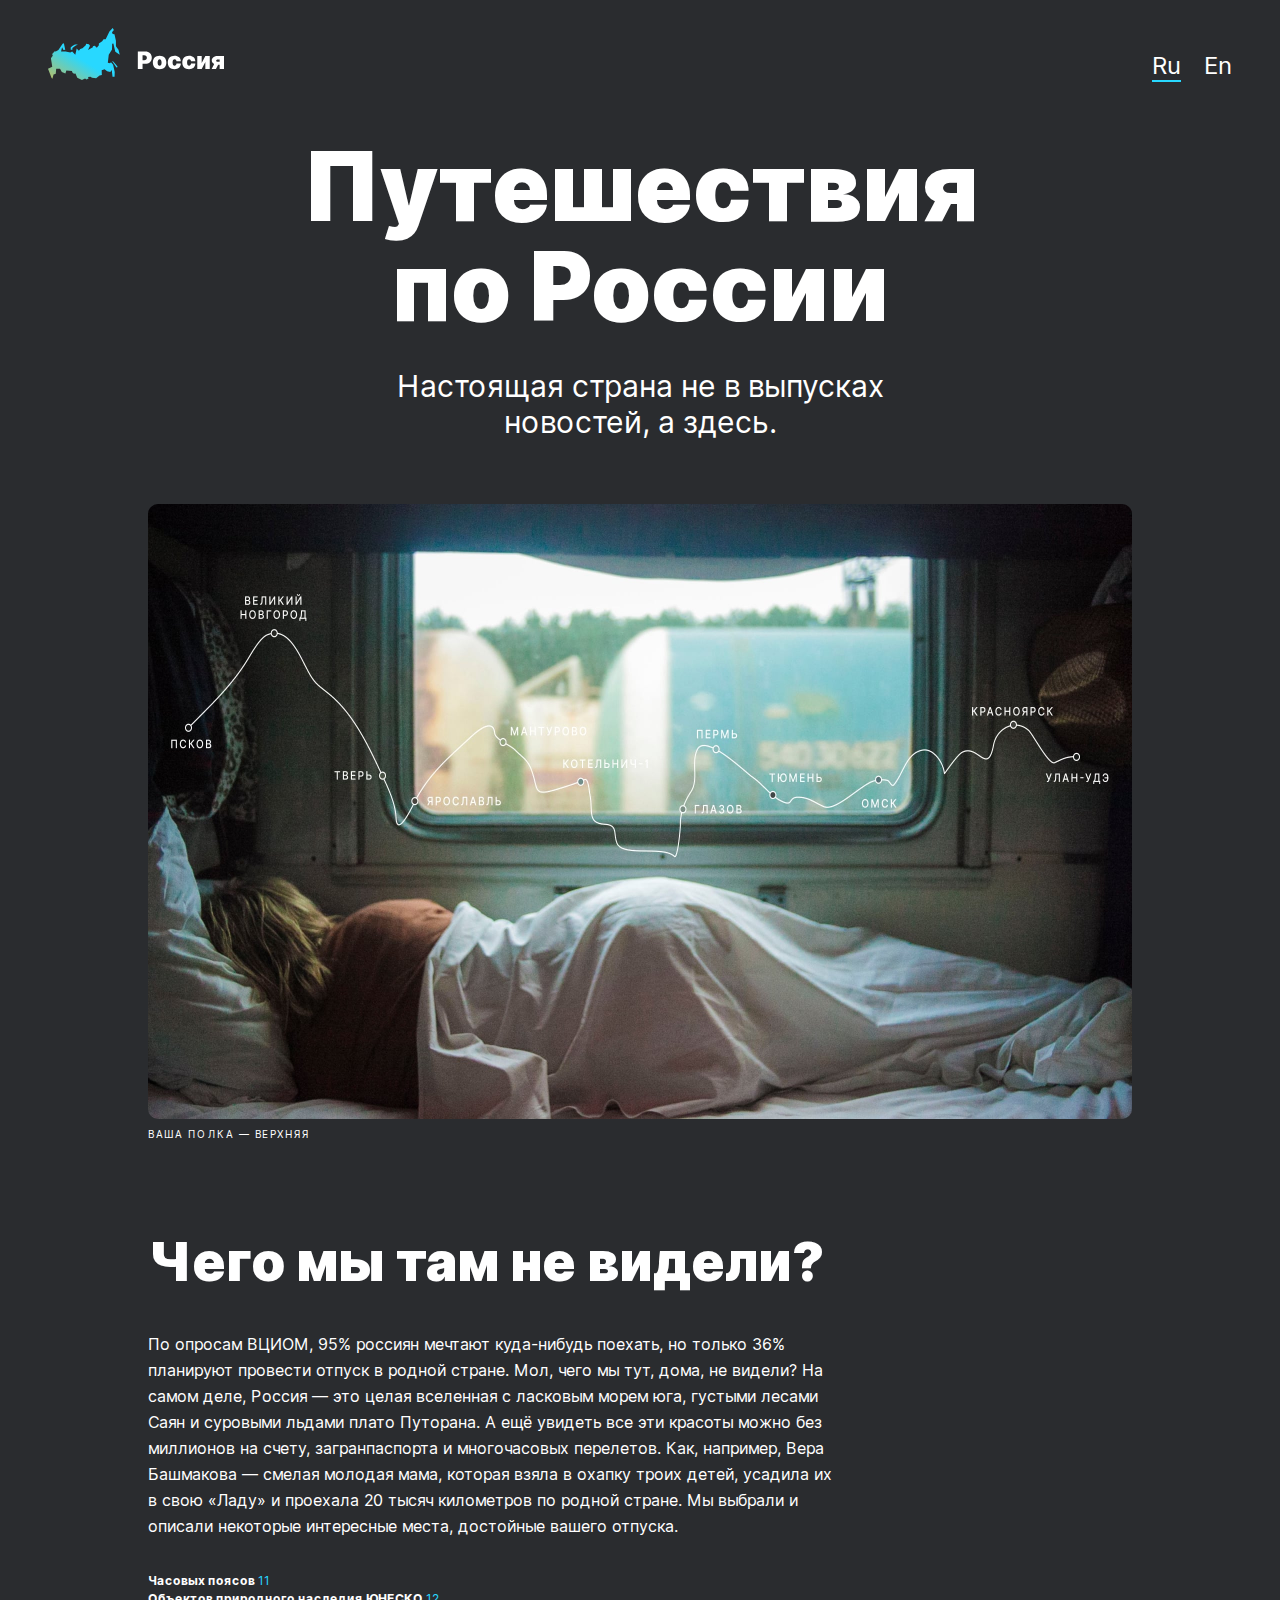
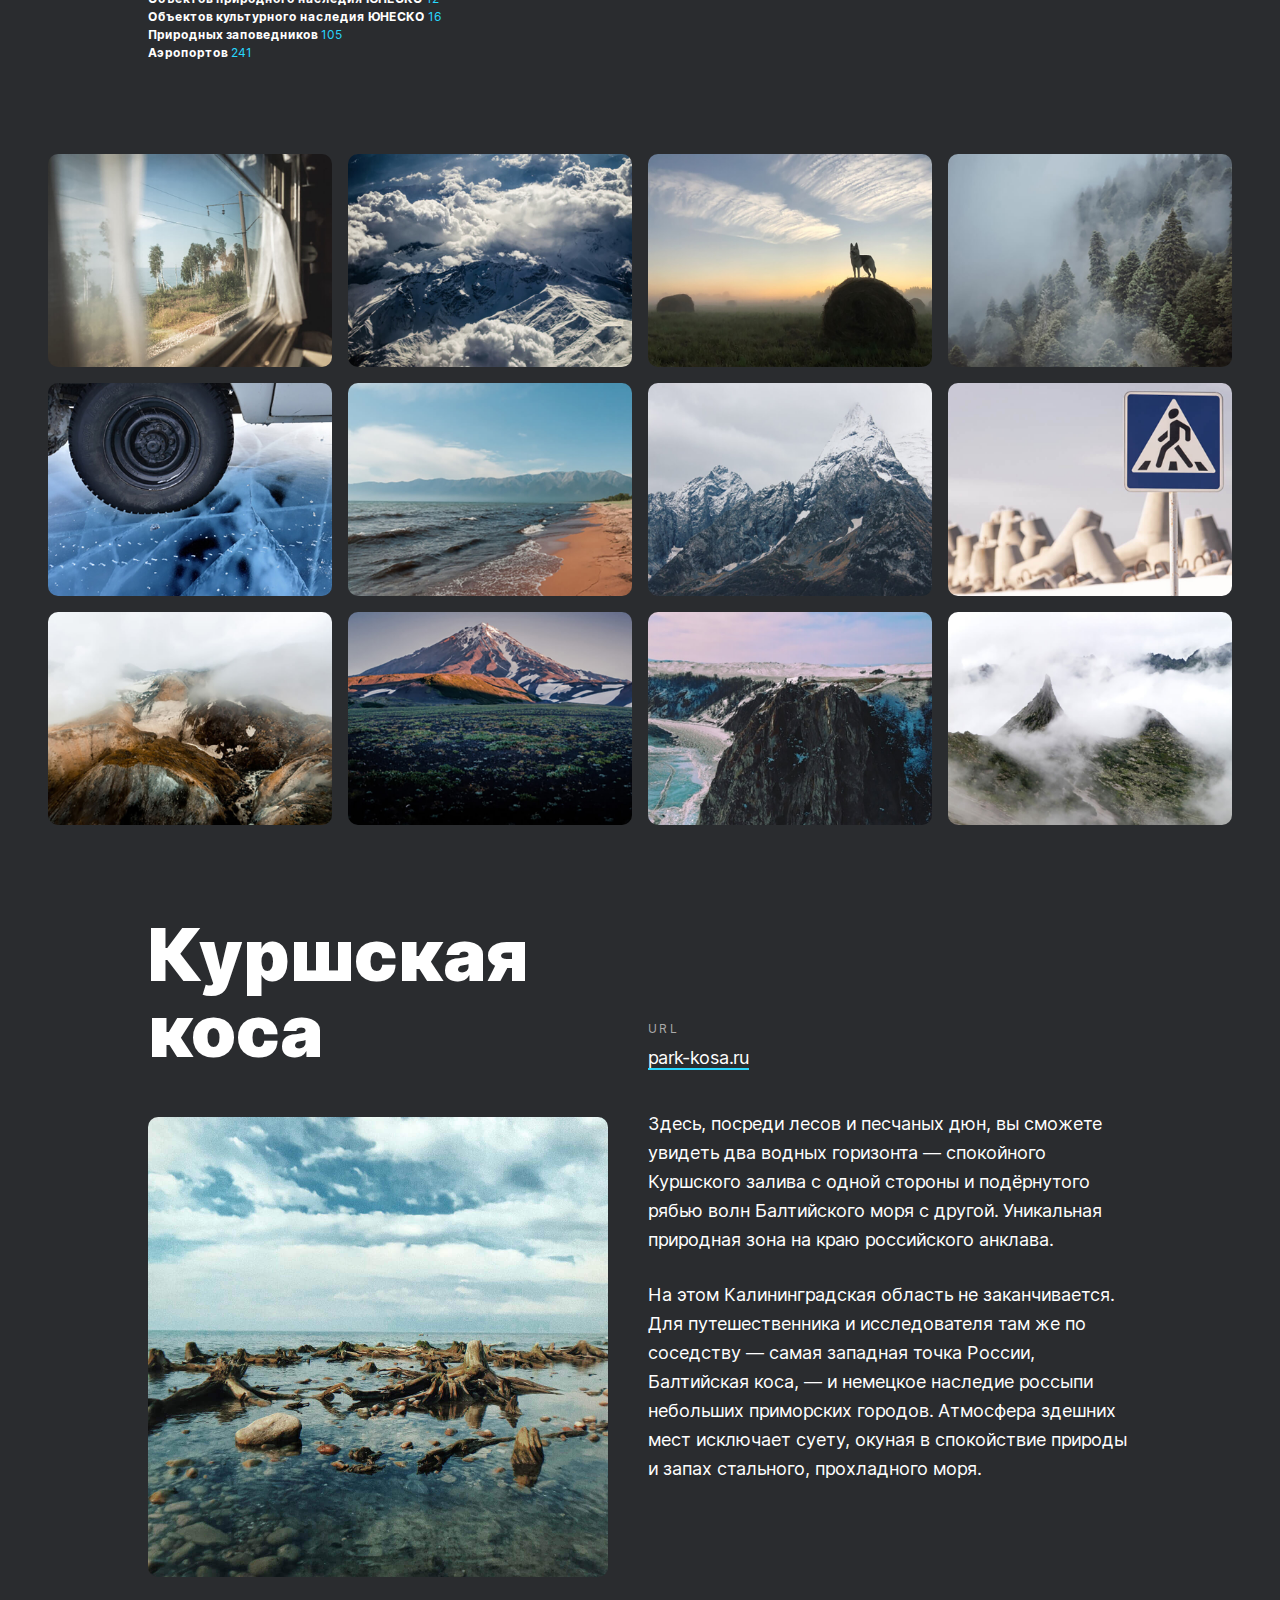
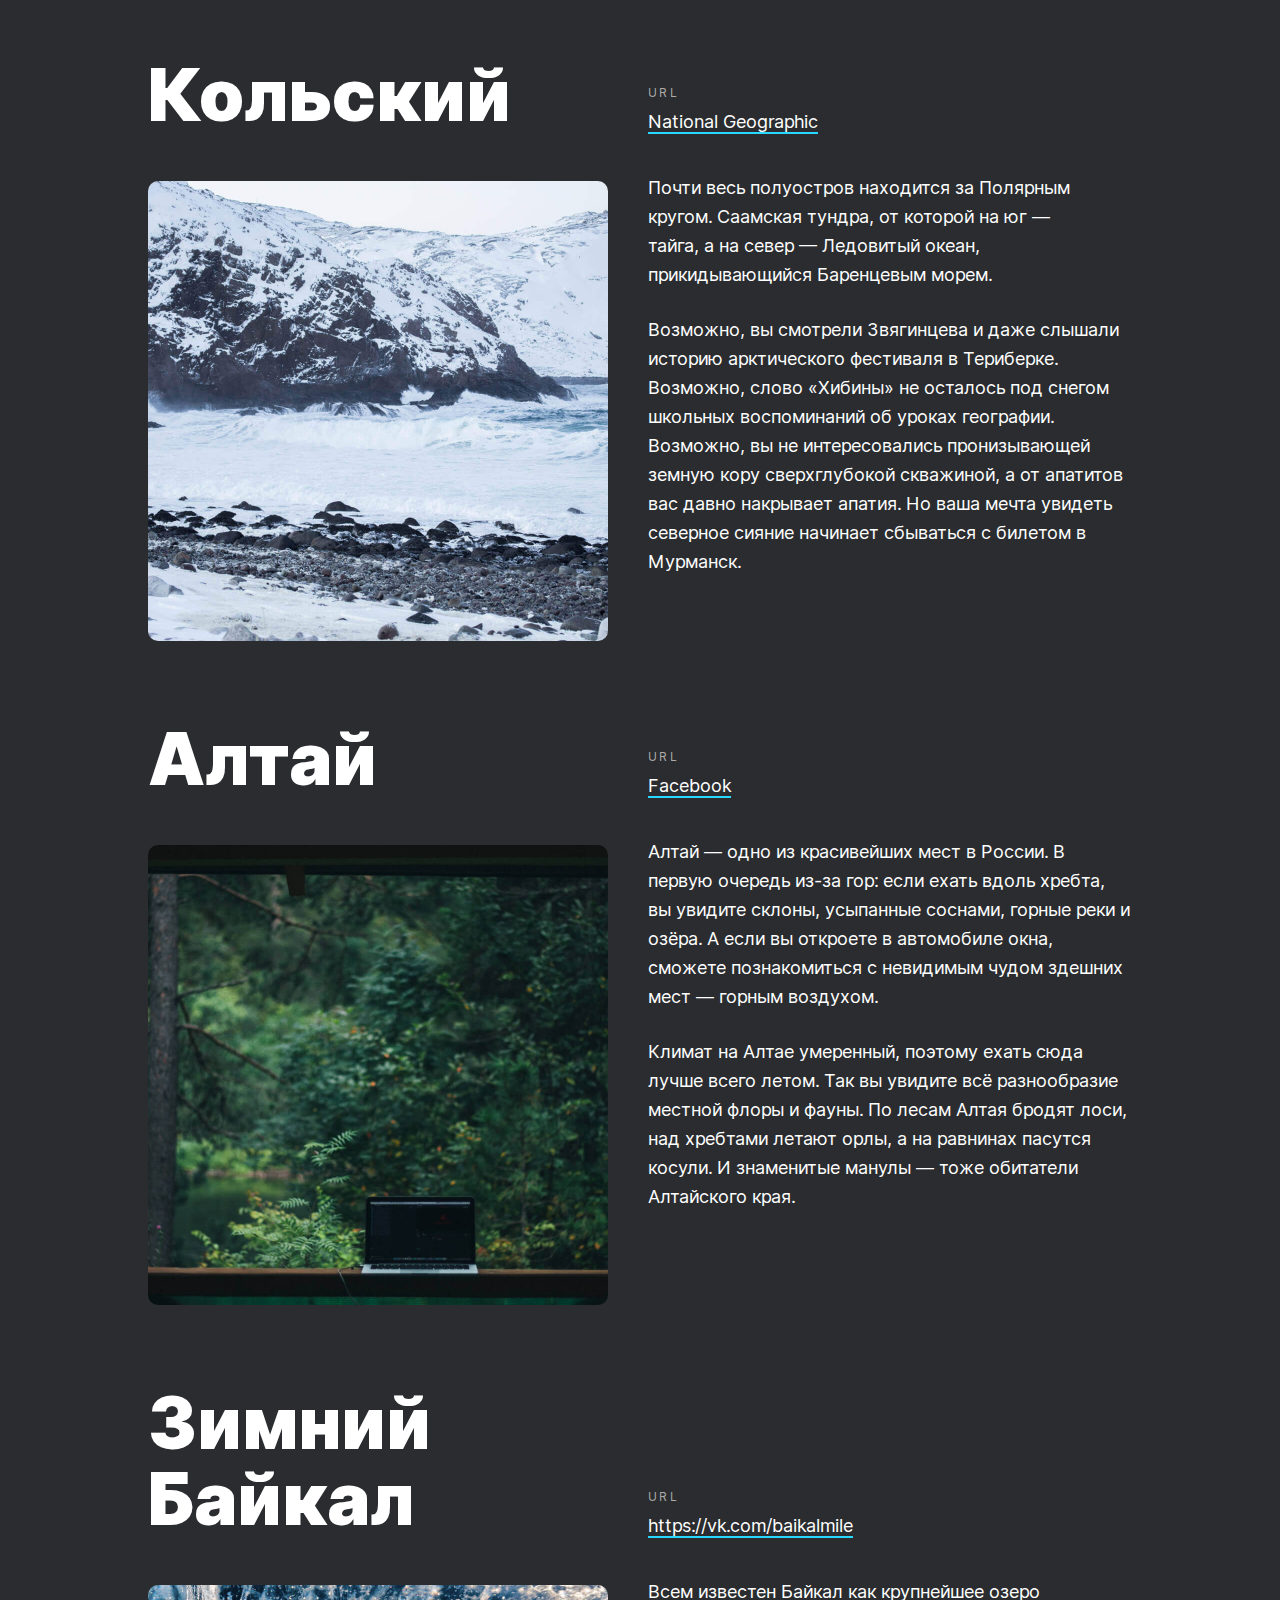
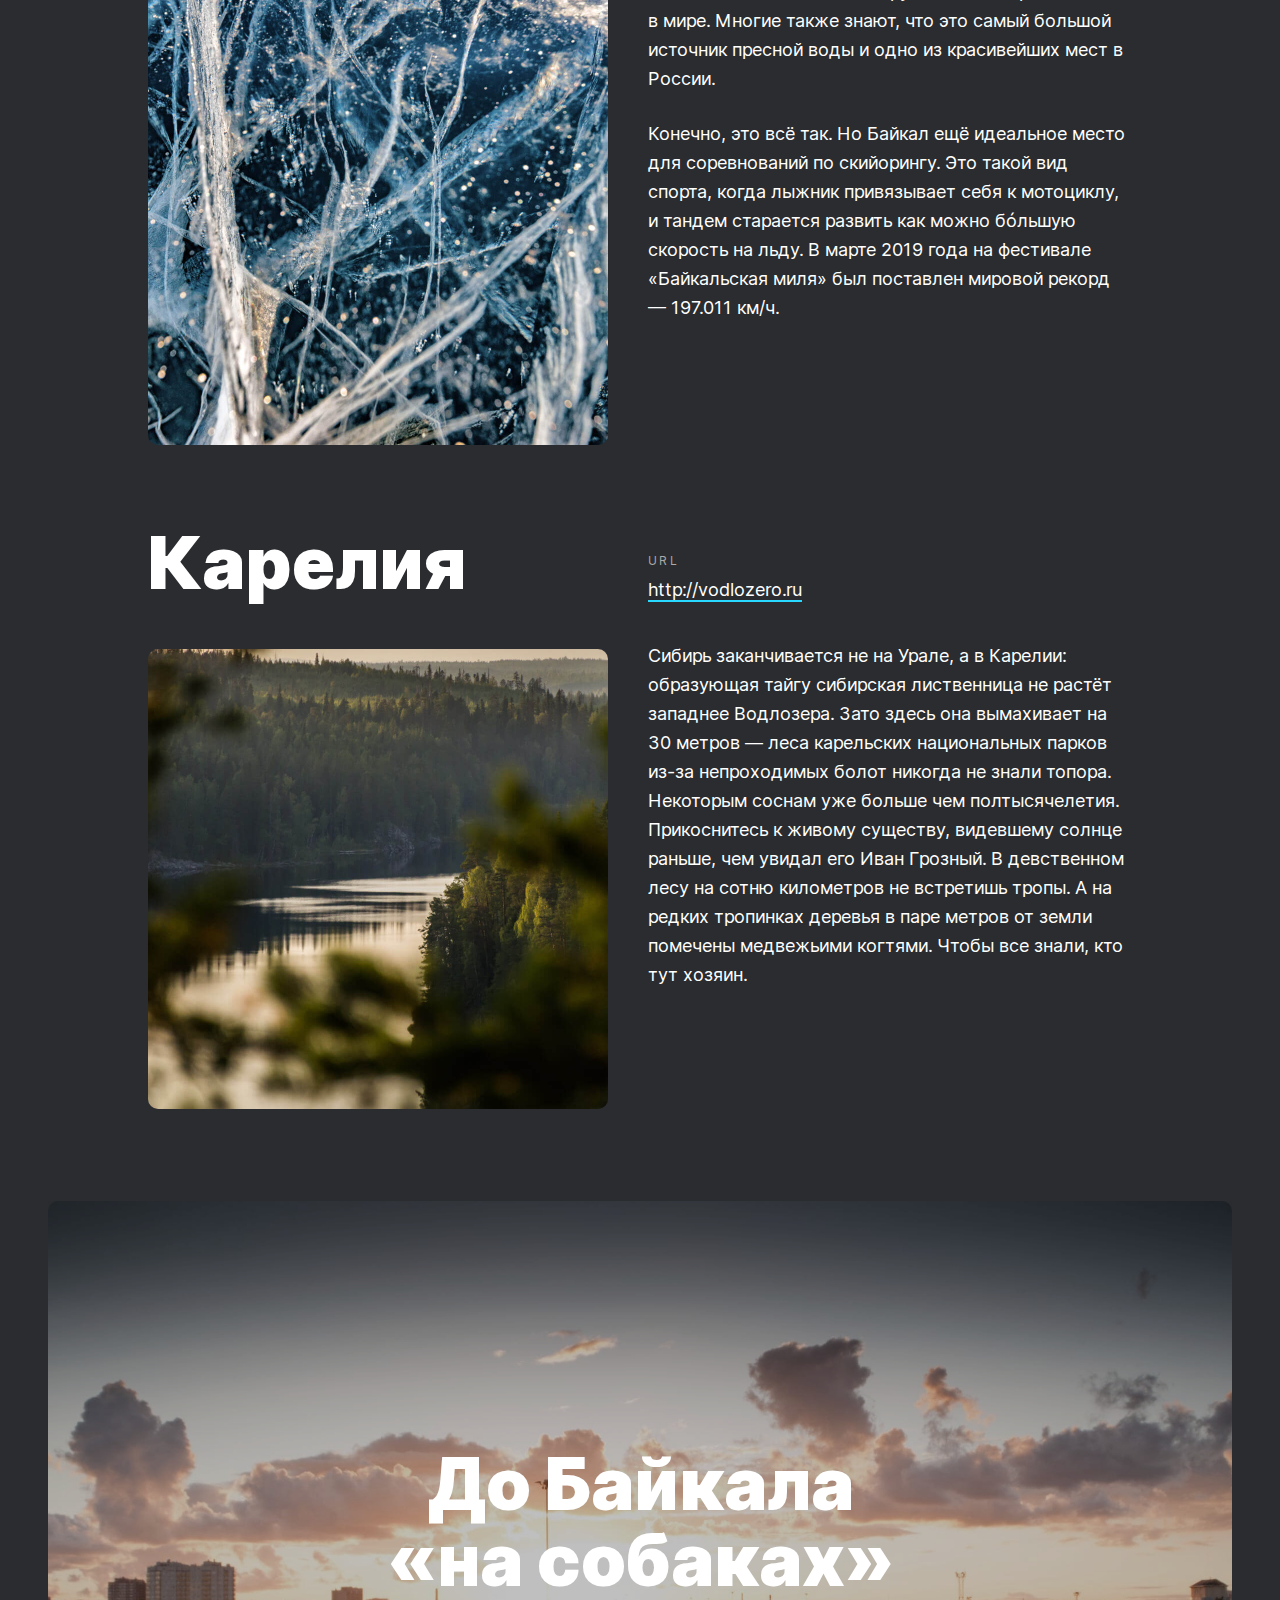
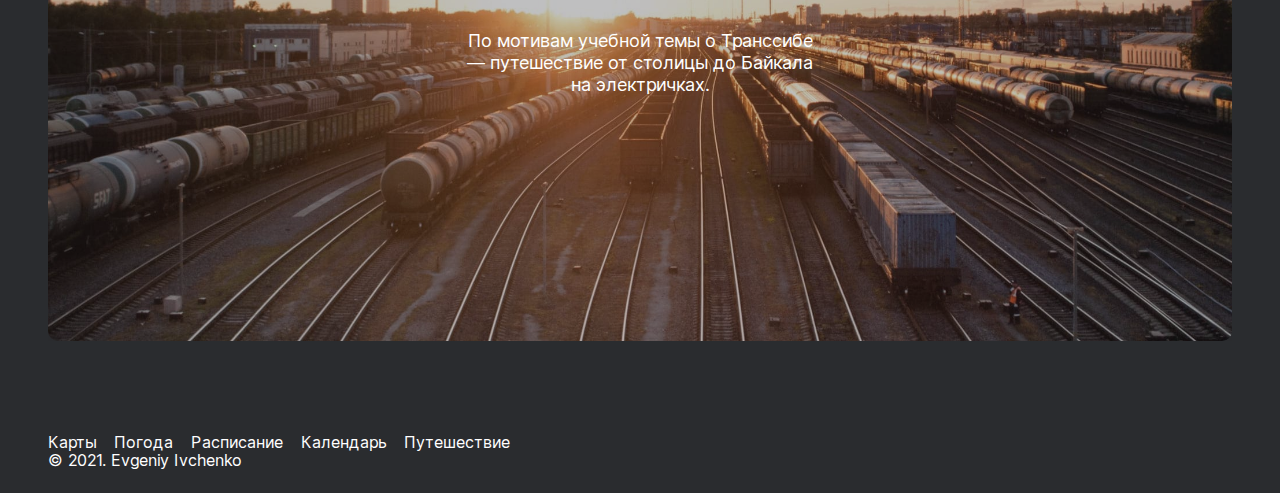
==== commit b5c6dbf0: "add media" ====
--- a/index.html
+++ b/index.html
@@ -8,10 +8,10 @@
 </head>
 <body class="page">
   <header class="header">
-    <a href="/" class="header__logo"></a>
+    <img src="./blocks/header/__logo/header-logo.svg" class="header__logo">
     <div class="header__lang-links">
-      <a href="#" class="header__lang-link header__lang-link_active">Ru</a>
-      <a href="#" class="header__lang-link">En</a>
+      <a href="./index.html" class="header__lang-link header__lang-link_active">Ru</a>
+      <a href="./en.html" class="header__lang-link">En</a>
     </div>
   </header>
   <main class="content">
@@ -109,7 +109,7 @@
     </section>
     <section class="cover">
       <a href="https://stampsy.com/na-elektrichkakh-do-baikala" target="_blank" class="cover__image-link">
-        <h2 class="cover__title">До Байкала «на собаках»</h2>
+        <h2 class="cover__title">До Байкала <br>«на собаках»</h2>
         <p class="cover__subtitle">По мотивам учебной темы о Транссибе — путешествие от столицы до Байкала на электричках.</p>
       </a>
     </section>
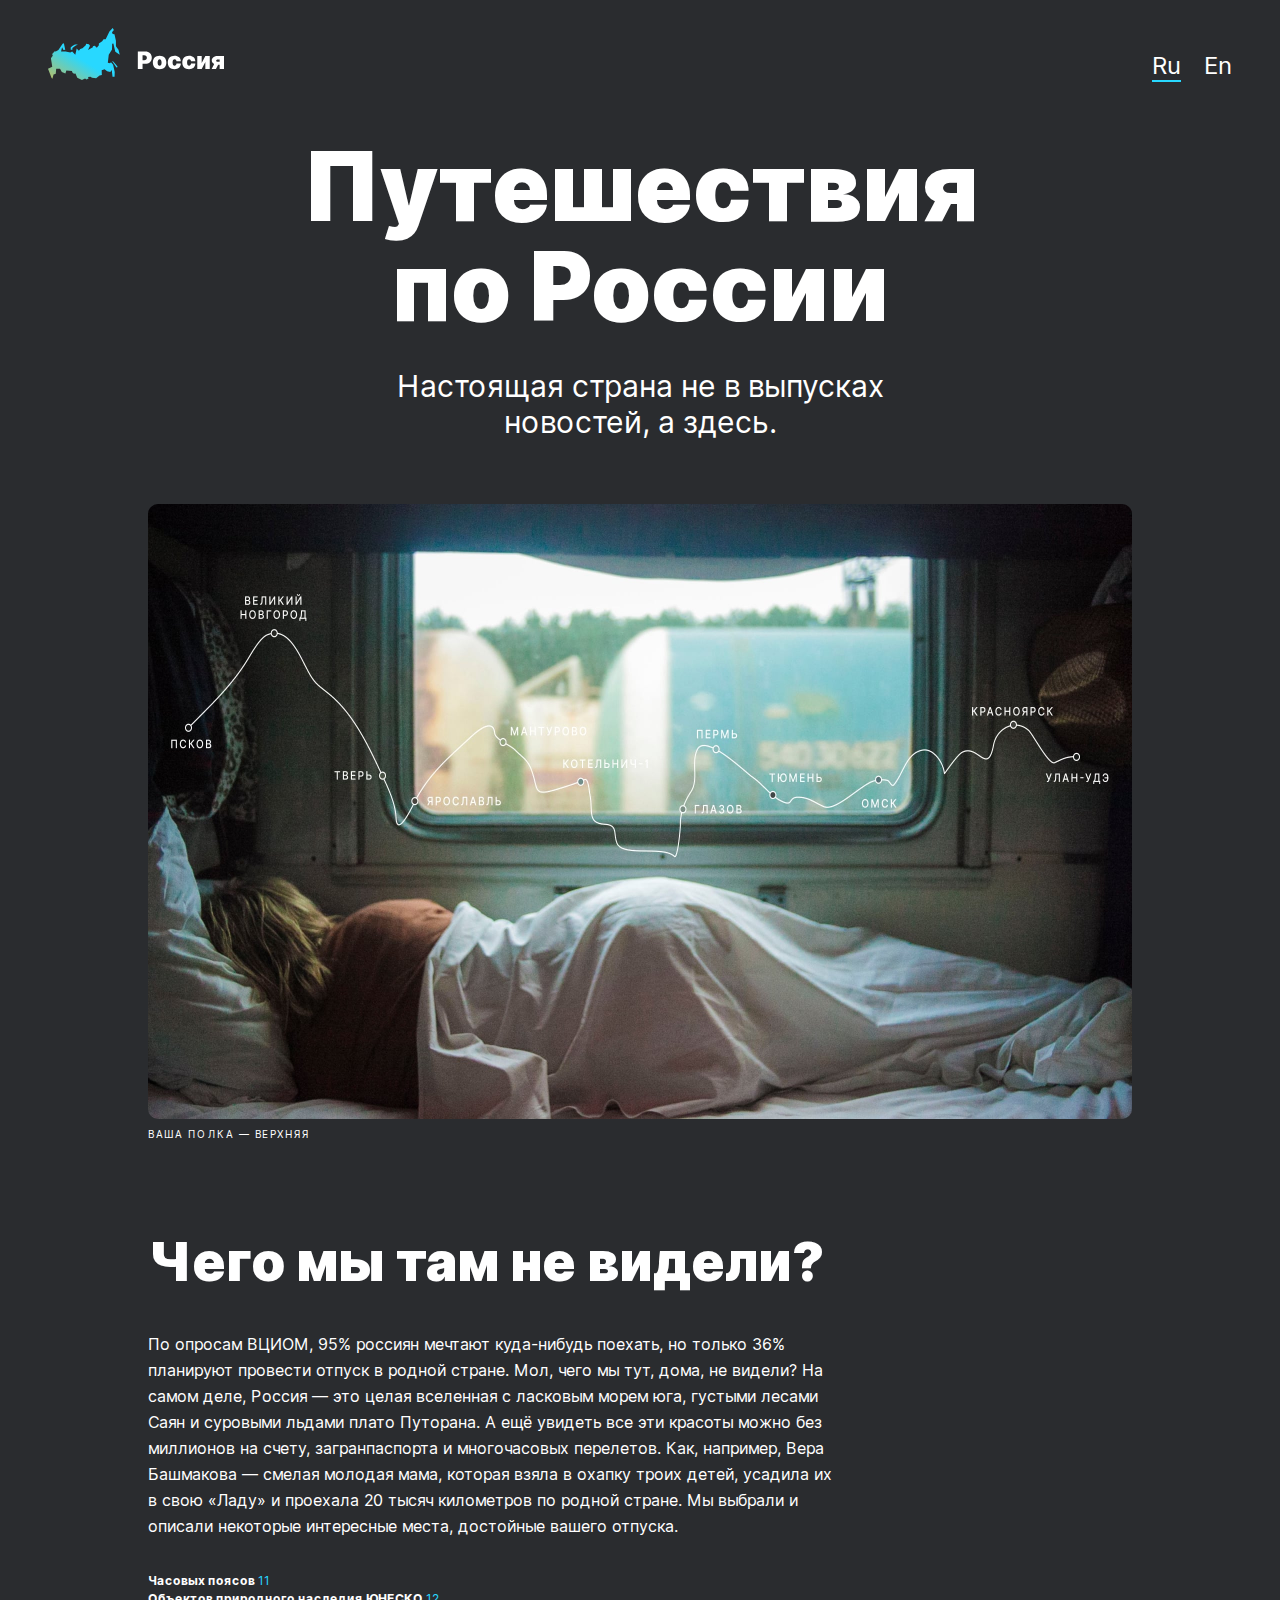
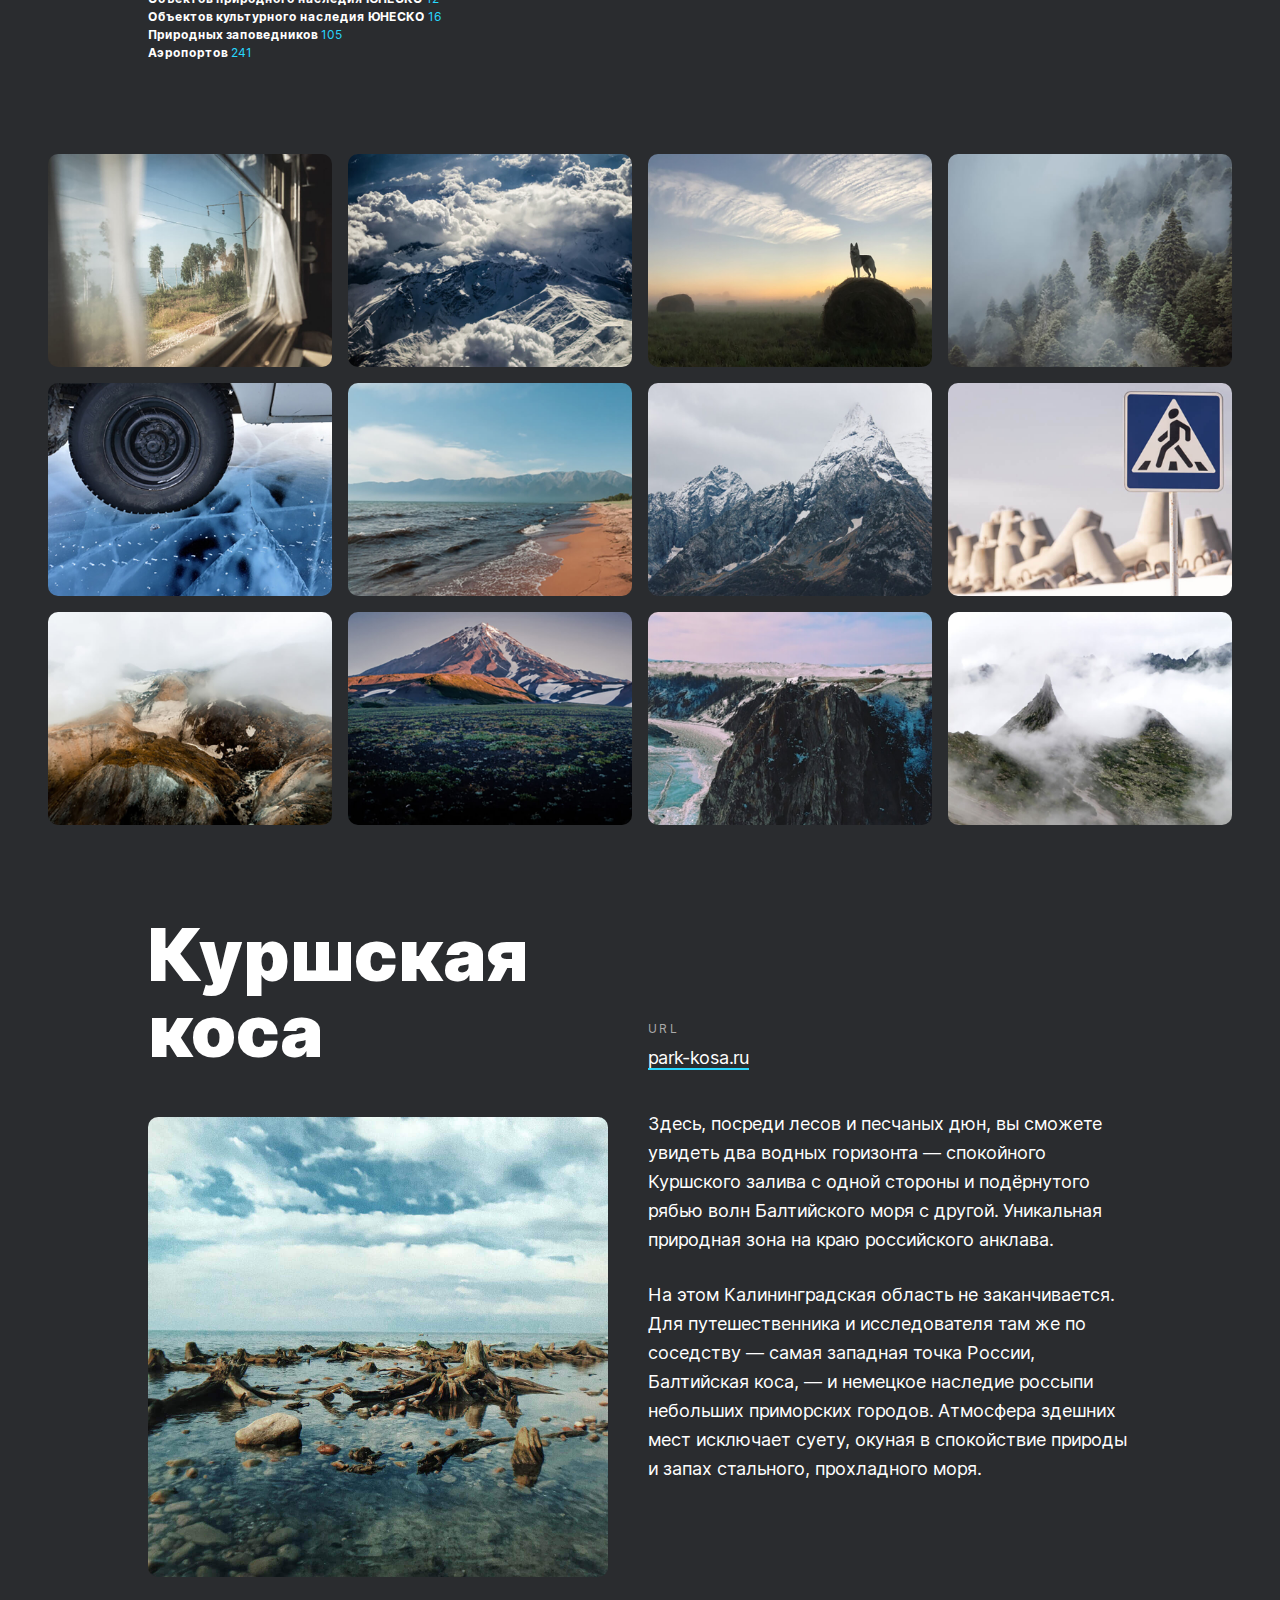
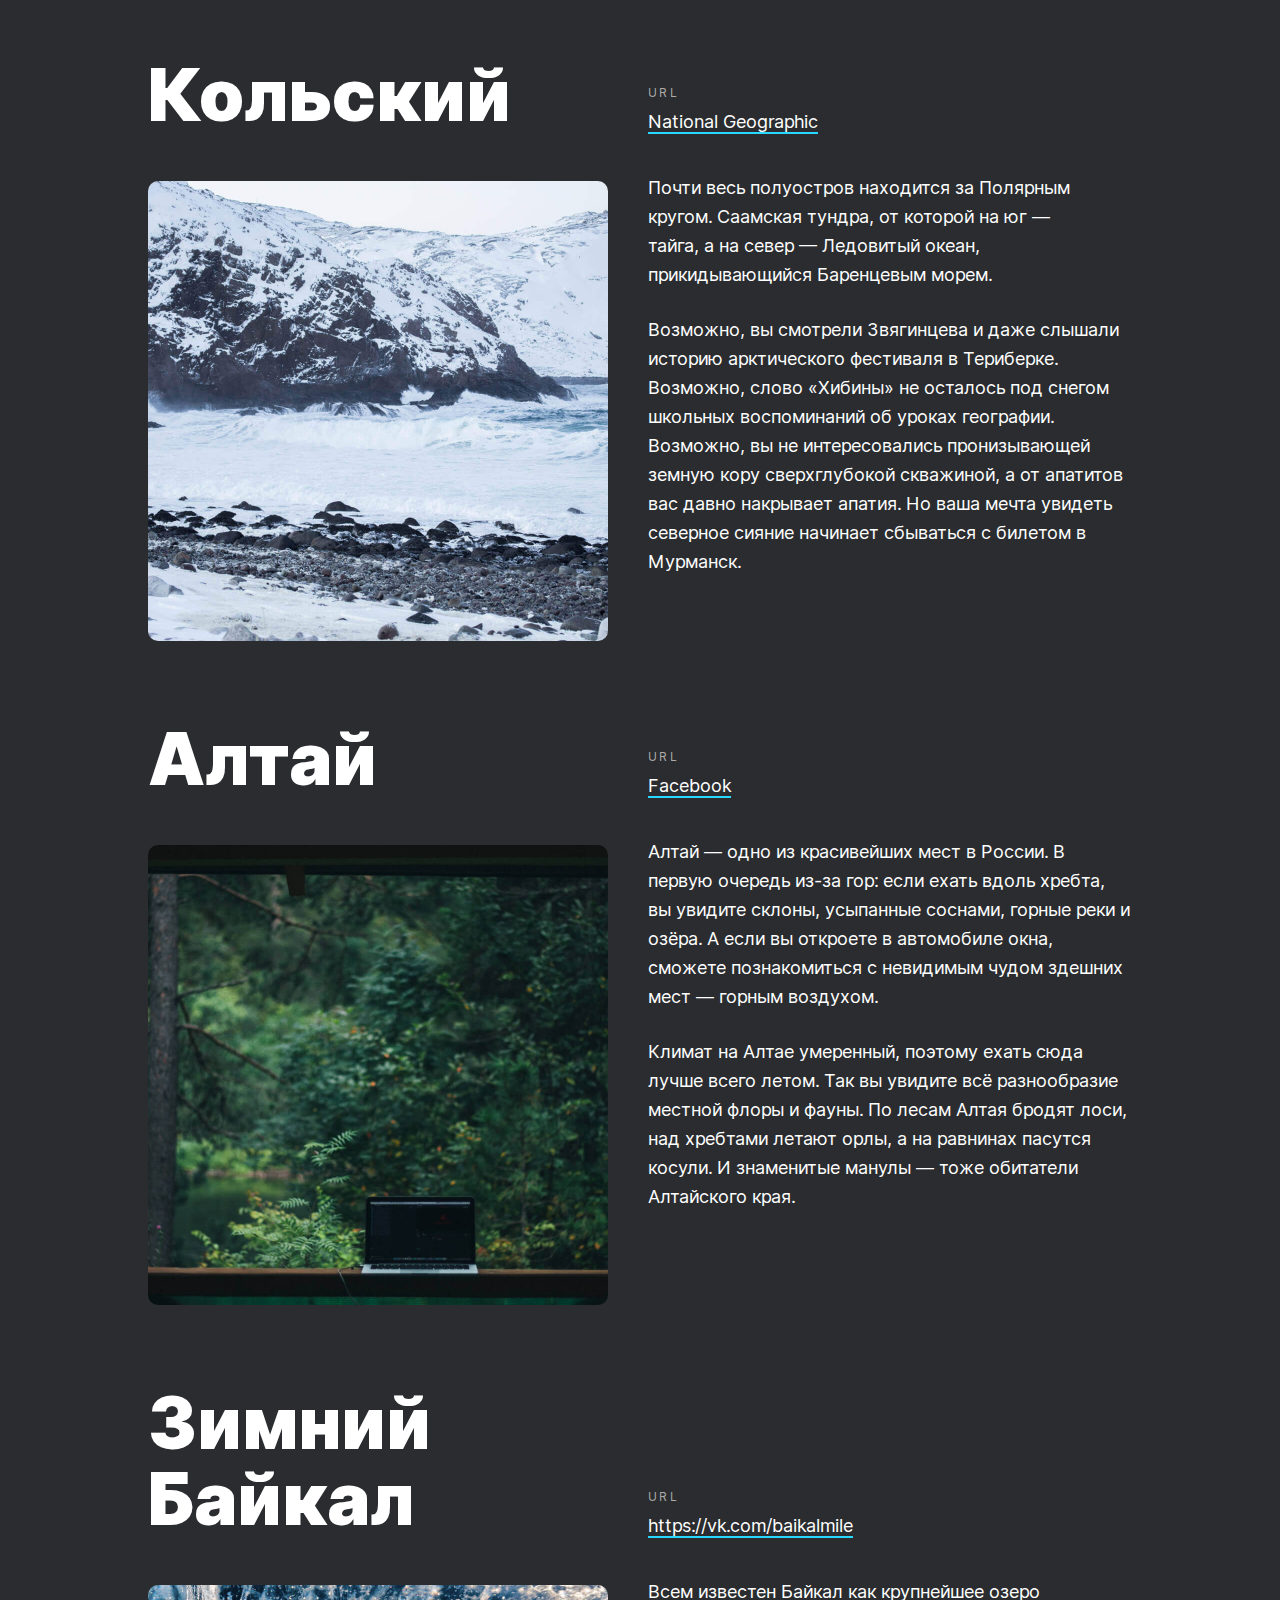
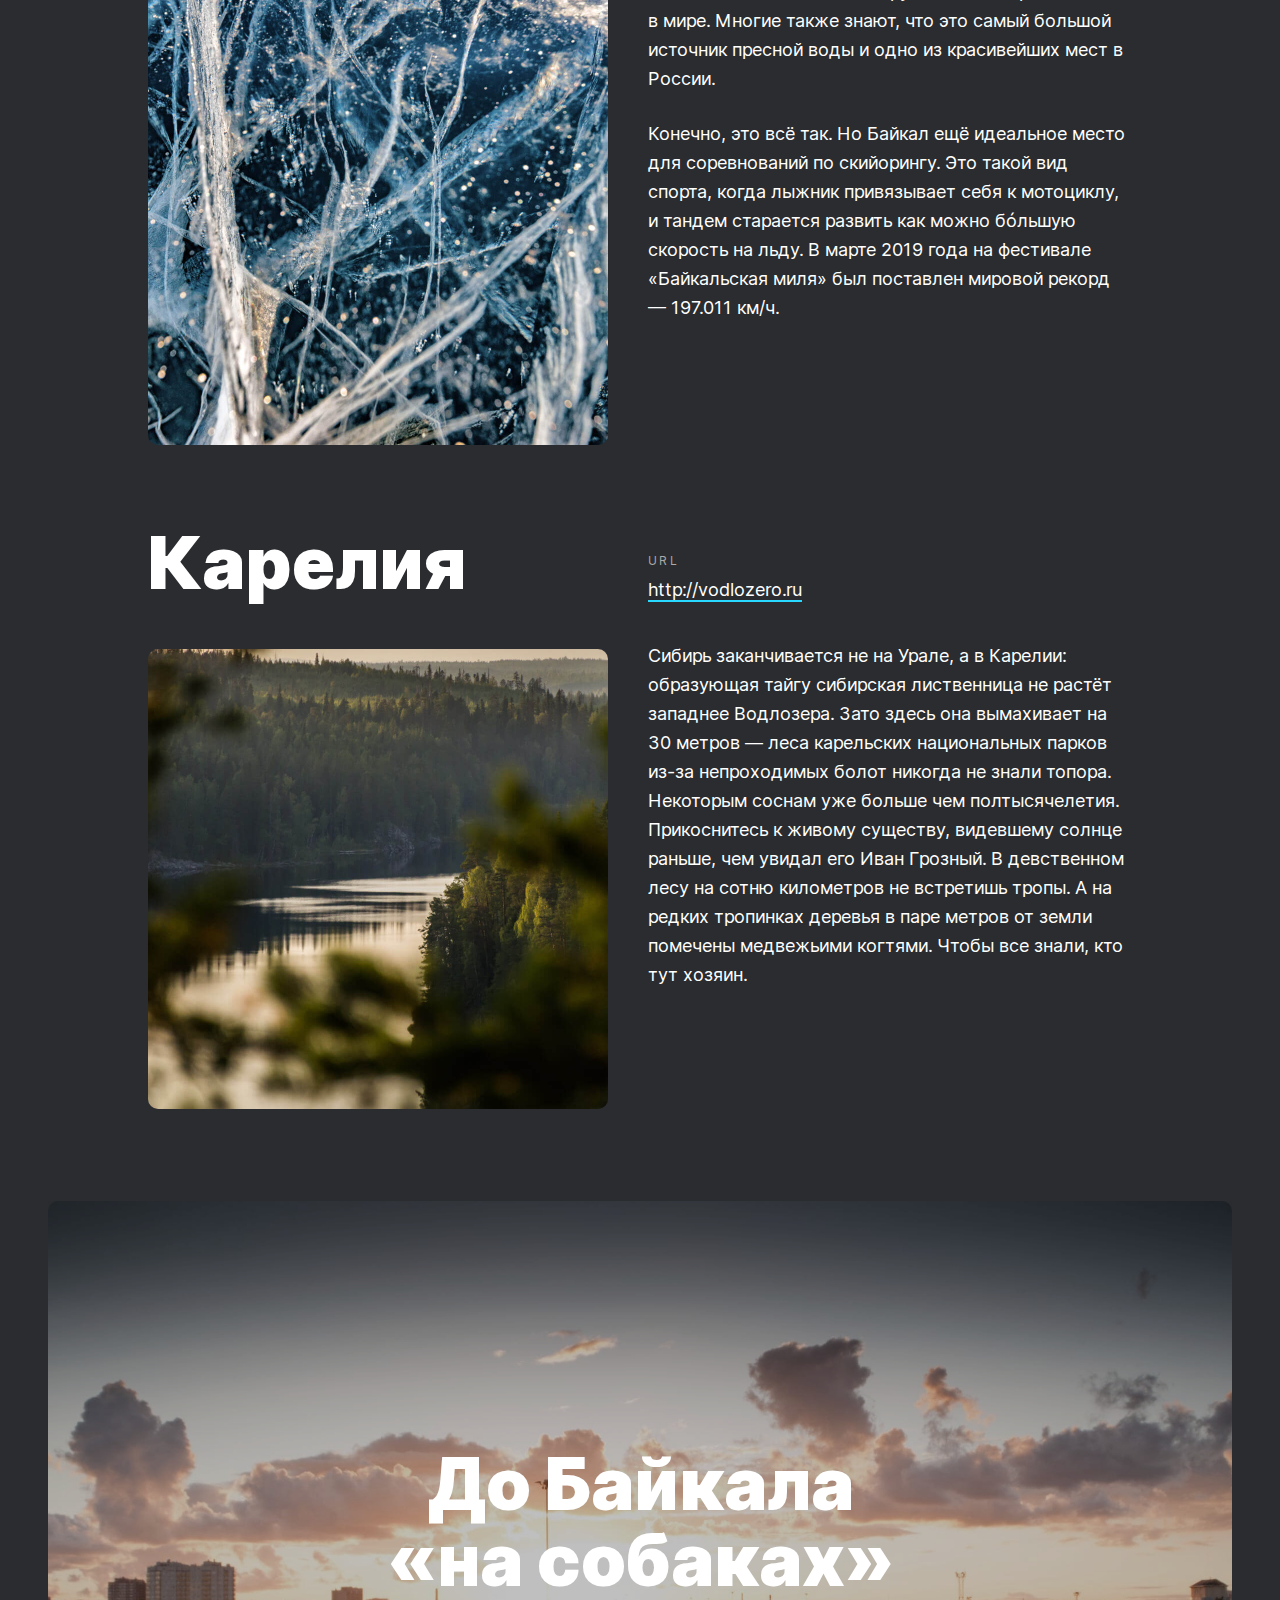
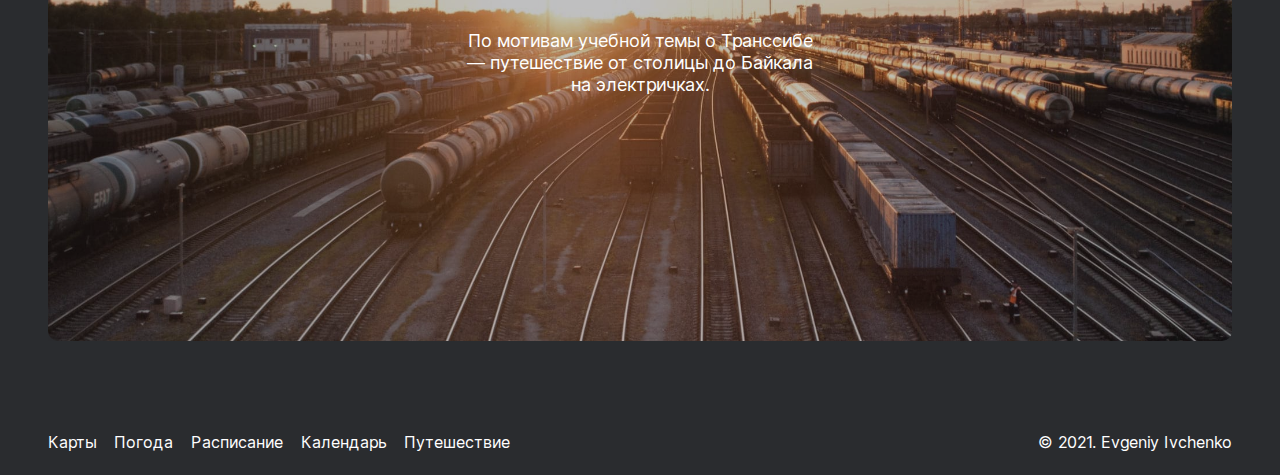
==== commit ac95288b: "add alt and fix target" ====
--- a/index.html
+++ b/index.html
@@ -8,10 +8,10 @@
 </head>
 <body class="page">
   <header class="header">
-    <img src="./blocks/header/__logo/header-logo.svg" class="header__logo">
+    <img src="./blocks/header/__logo/header-logo.svg" alt="Логотип" class="header__logo">
     <div class="header__lang-links">
-      <a href="./index.html" class="header__lang-link header__lang-link_active">Ru</a>
-      <a href="./en.html" class="header__lang-link">En</a>
+      <a href="./index.html" target="_self" class="header__lang-link header__lang-link_active">Ru</a>
+      <a href="./en.html" target="_self" class="header__lang-link">En</a>
     </div>
   </header>
   <main class="content">
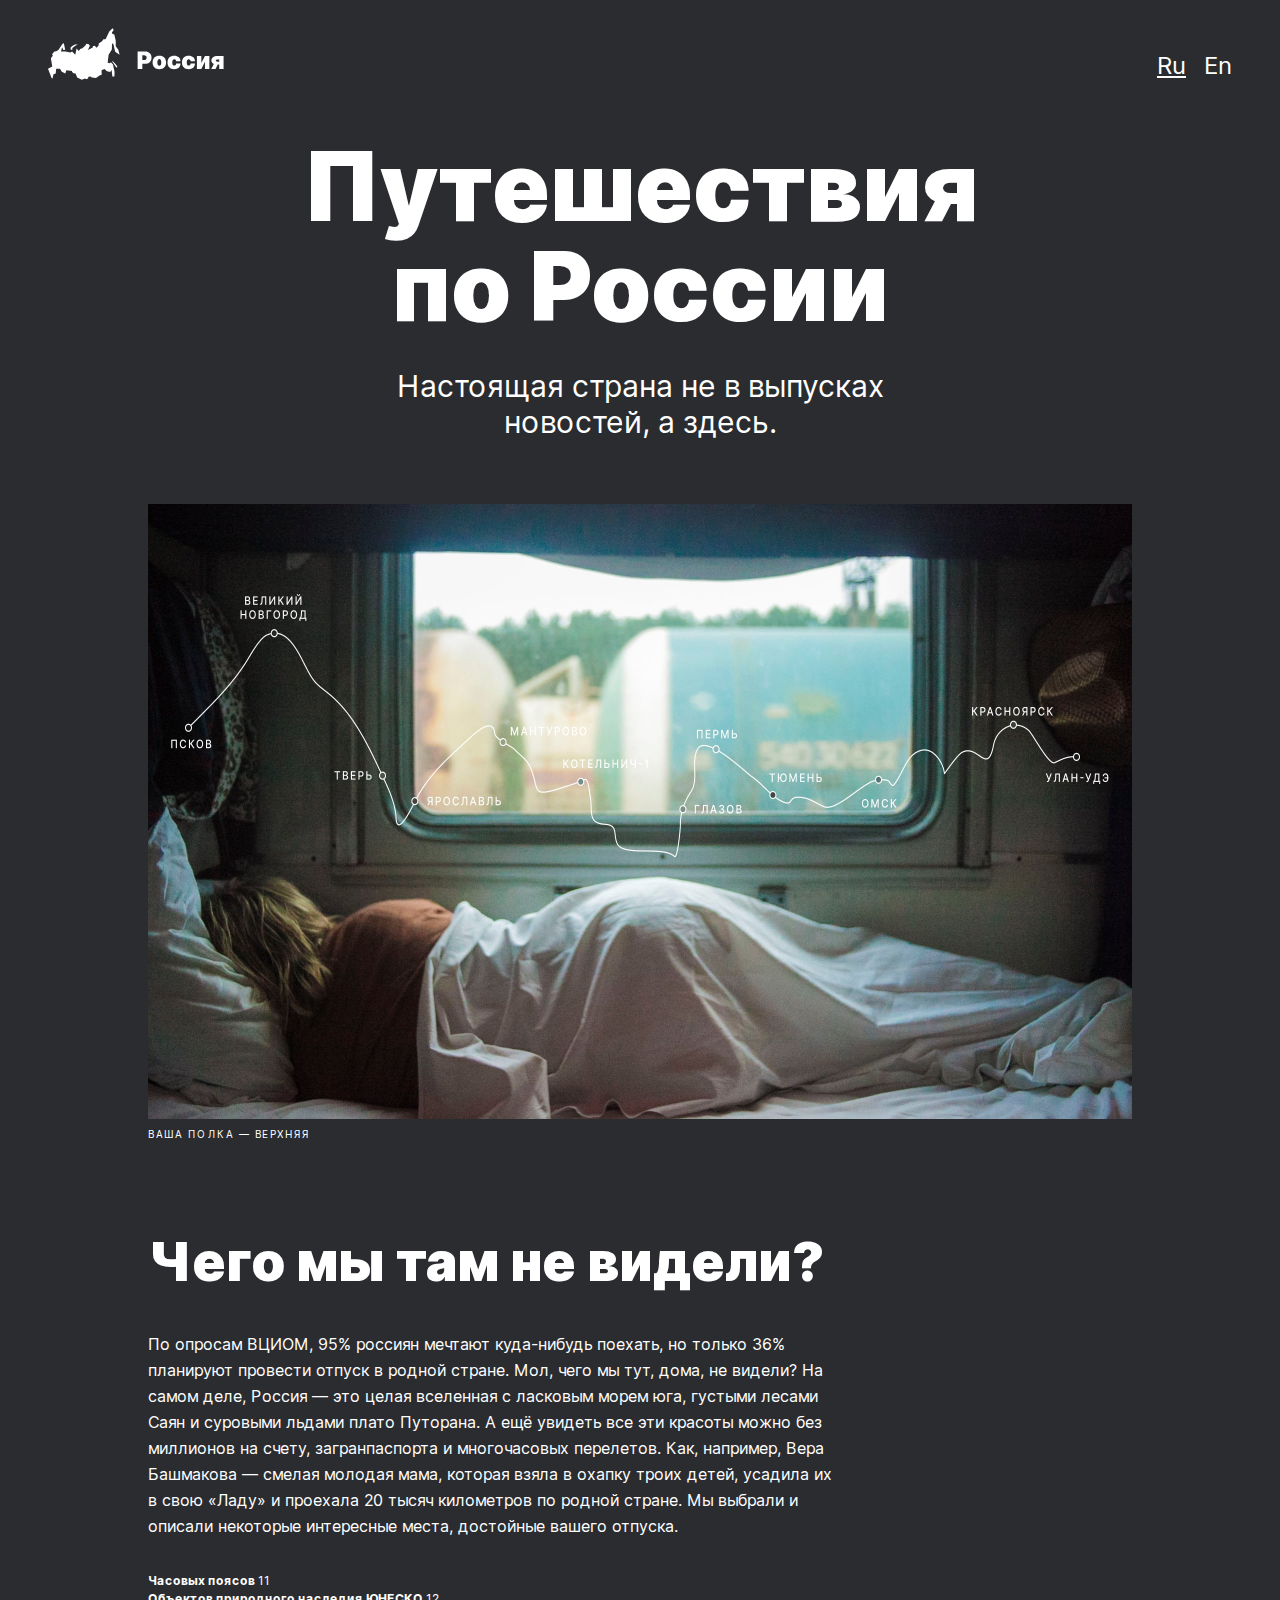
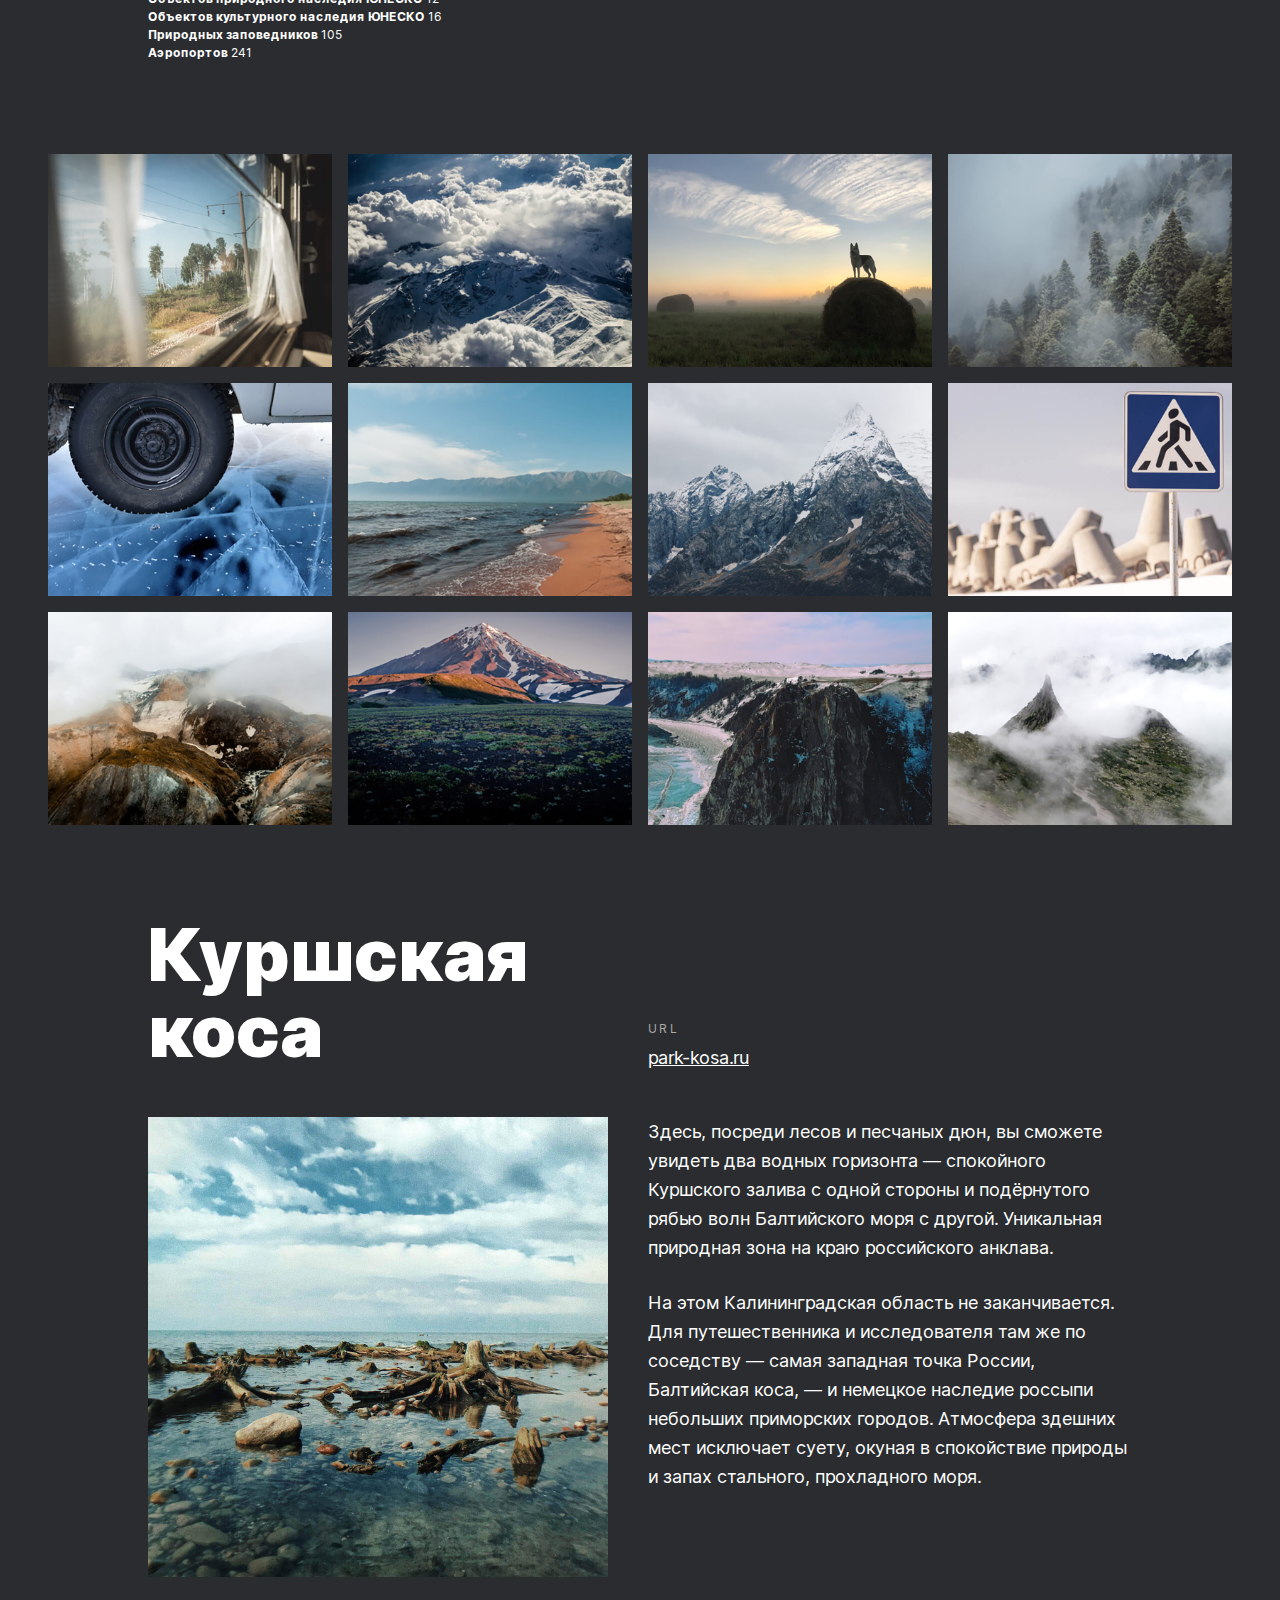
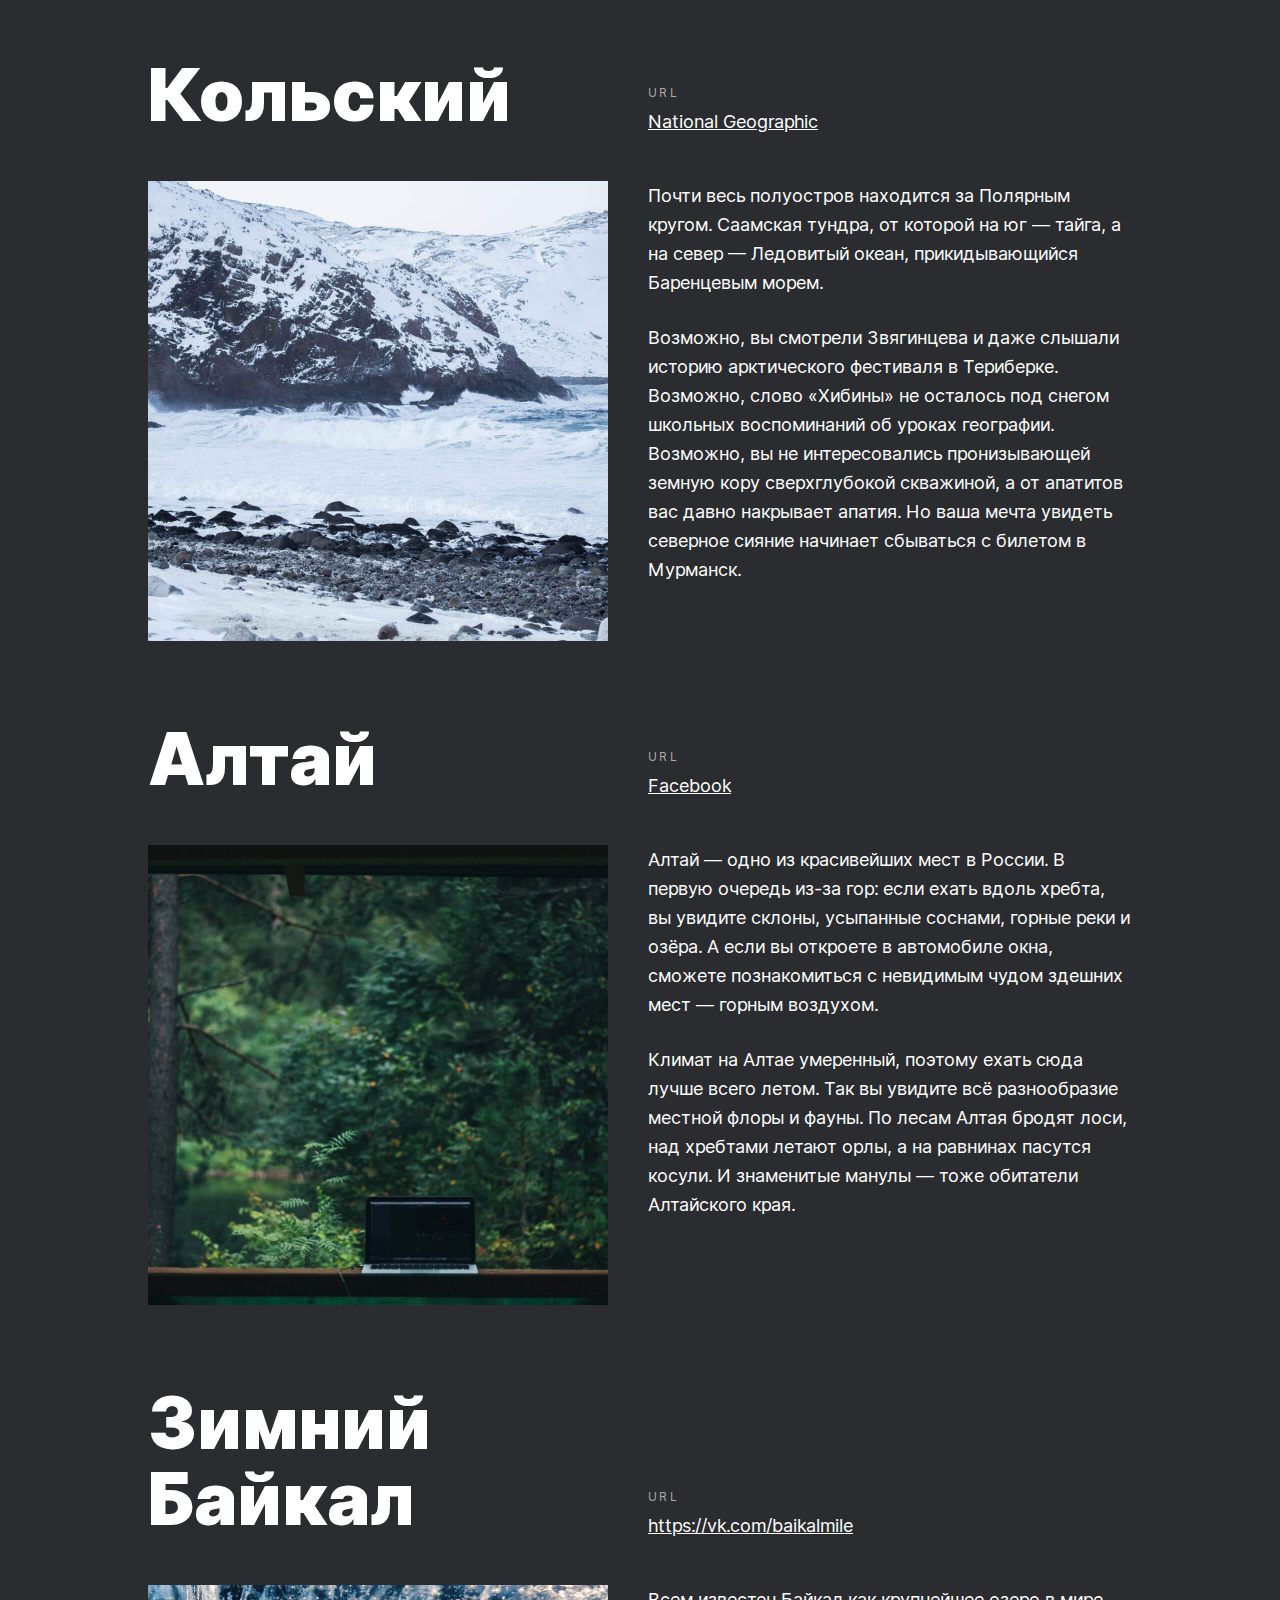
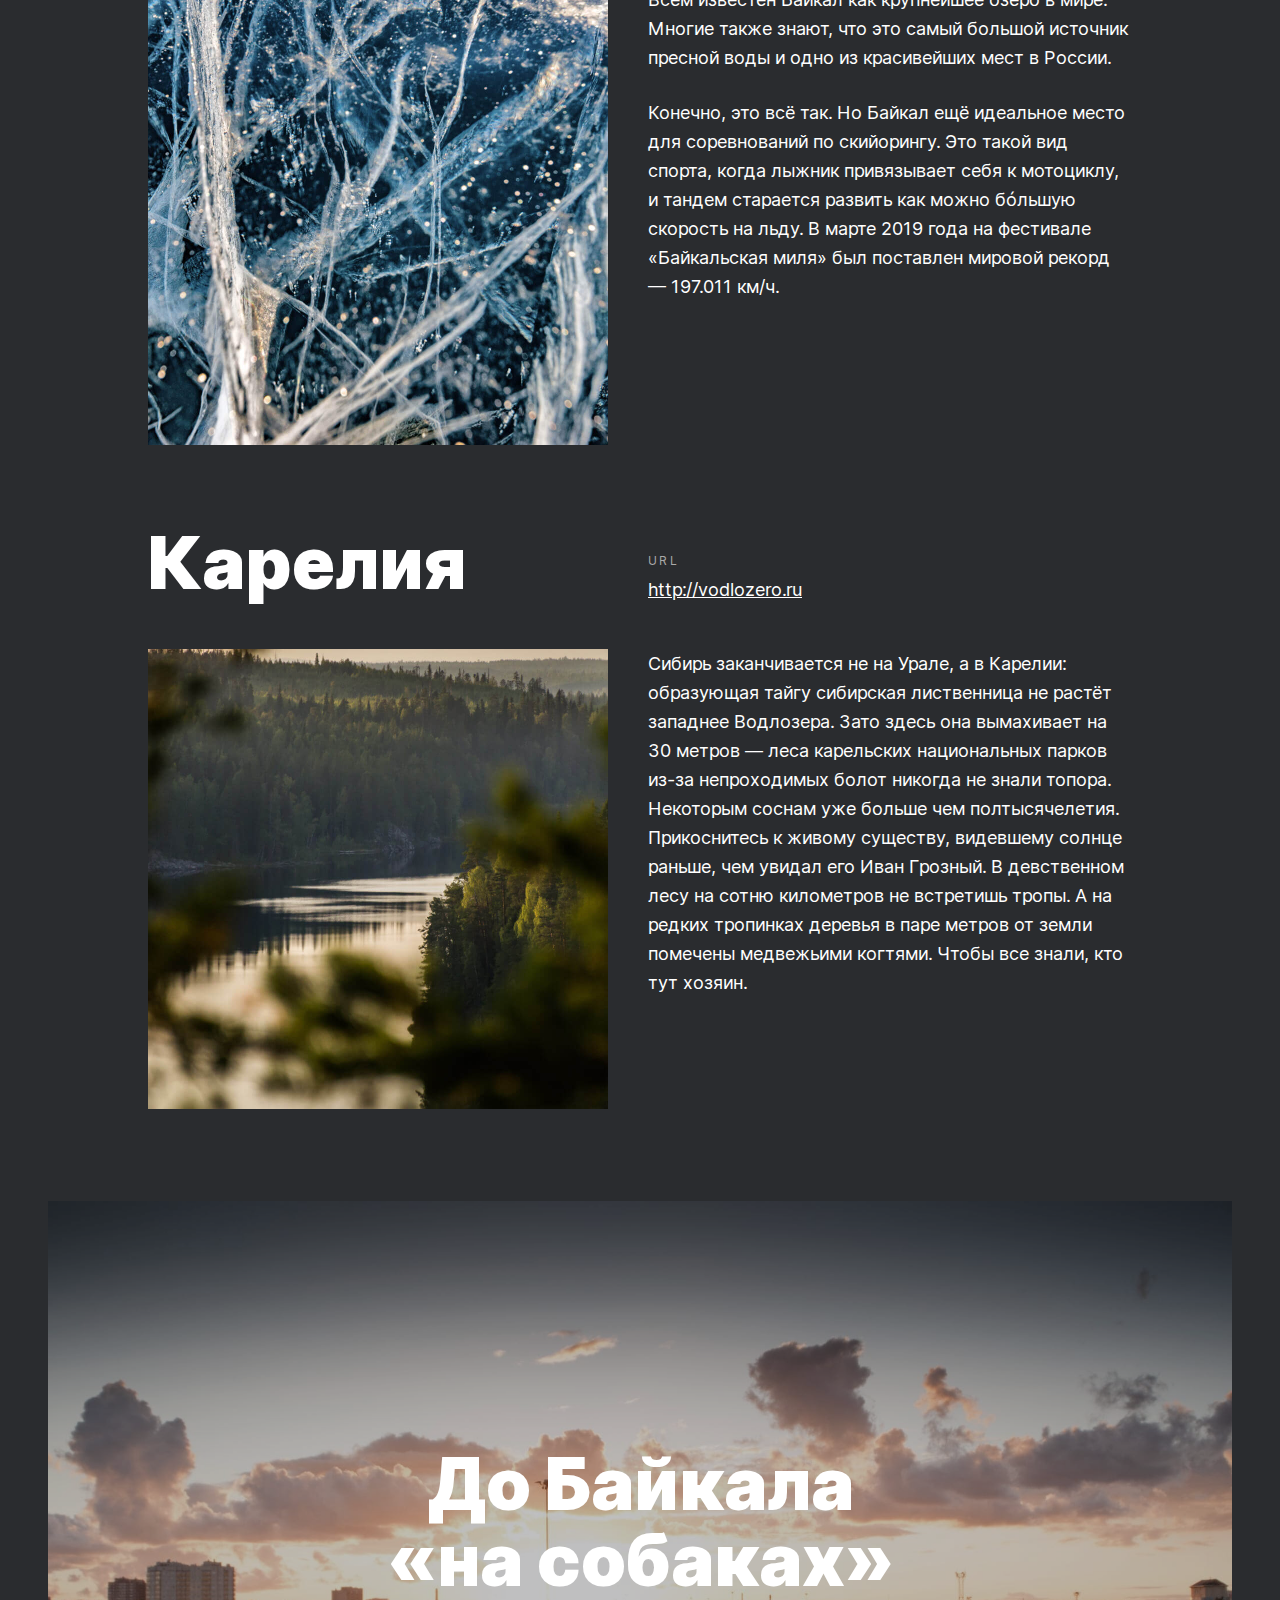
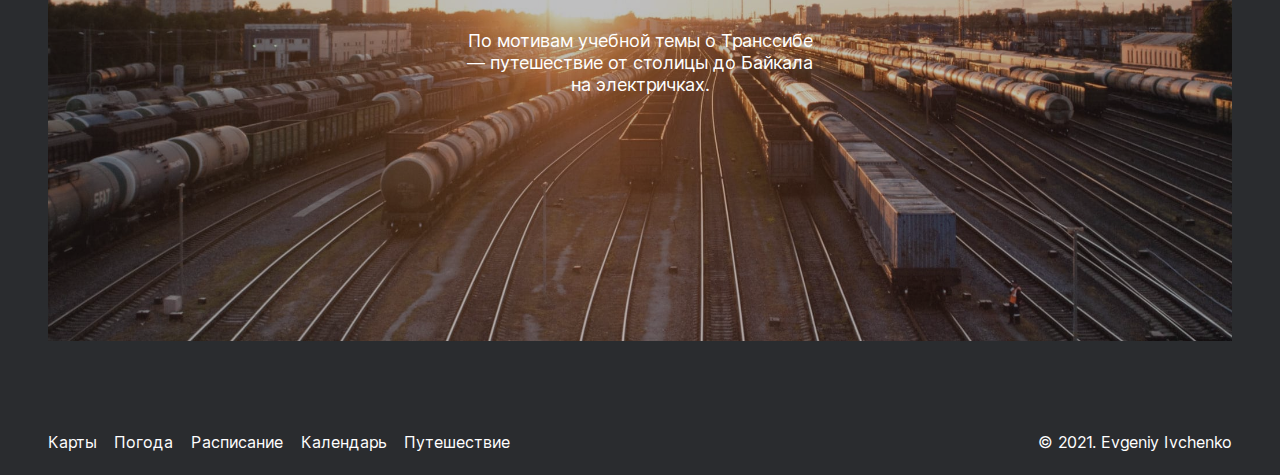
==== commit e4ef837c: "fix issues from reviewer" ====
--- a/index.html
+++ b/index.html
@@ -11,7 +11,7 @@
     <img src="./blocks/header/__logo/header-logo.svg" alt="Логотип" class="header__logo">
     <div class="header__lang-links">
       <a href="./index.html" target="_self" class="header__lang-link header__lang-link_active">Ru</a>
-      <a href="./en.html" target="_self" class="header__lang-link">En</a>
+      <a href="№" target="_self" class="header__lang-link">En</a>
     </div>
   </header>
   <main class="content">
@@ -67,7 +67,7 @@
           <a href="https://yourshot.nationalgeographic.com/photos/?keywords=kolskiy" target="_blank" class="place__link">National Geographic</a>
         </div>
         <div class="place__main-text">
-          <p class="place__paragraph">Почти весь полуостров находится за Полярным кругом. Саамская тундра, от которой на юг — <br>тайга, а на север — Ледовитый океан, прикидывающийся Баренцевым морем.</p>
+          <p class="place__paragraph">Почти весь полуостров находится за Полярным кругом. Саамская тундра, от которой на юг — тайга, а на север — Ледовитый океан, прикидывающийся Баренцевым морем.</p>
           <p class="place__paragraph">Возможно, вы смотрели Звягинцева и даже слышали историю арктического фестиваля в Териберке. Возможно, слово «Хибины» не осталось под снегом школьных воспоминаний об уроках географии. Возможно, вы не интересовались пронизывающей земную кору сверхглубокой скважиной, а от апатитов вас давно накрывает апатия. Но ваша мечта увидеть северное сияние начинает сбываться с билетом в Мурманск.</p>
         </div>
       </div>
@@ -91,7 +91,7 @@
           <a href="https://vk.com/baikalmile/" target="_blank" class="place__link">https://vk.com/baikalmile</a>
         </div>
         <div class="place__main-text">
-          <p class="place__paragraph">Всем известен Байкал как крупнейшее озеро <br>в мире. Многие также знают, что это самый большой источник пресной воды и одно из красивейших мест в России.</p>
+          <p class="place__paragraph">Всем известен Байкал как крупнейшее озеро в мире. Многие также знают, что это самый большой источник пресной воды и одно из красивейших мест в России.</p>
           <p class="place__paragraph">Конечно, это всё так. Но Байкал ещё идеальное место для соревнований по скийорингу. Это такой вид спорта, когда лыжник привязывает себя к мотоциклу, и тандем старается развить как можно бóльшую скорость на льду. В марте 2019 года на фестивале «Байкальская миля» был поставлен мировой рекорд — 197.011 км/ч.</p>
         </div>
       </div>
@@ -99,7 +99,7 @@
         <h2 class="place__title">Карелия</h2>
         <img src="./blocks/place/__image/place-karelia.jpg" alt="Карелия" class="place__image">
         <div class="place__website">
-          <p class="place__url-heading">URL</p>
+          <p class="place__url-heading">url</p>
           <a href="http://vodlozero.ru/" target="_blank" class="place__link">http://vodlozero.ru</a>
         </div>
         <div class="place__main-text">
@@ -109,7 +109,7 @@
     </section>
     <section class="cover">
       <a href="https://stampsy.com/na-elektrichkakh-do-baikala" target="_blank" class="cover__image-link">
-        <h2 class="cover__title">До Байкала <br>«на собаках»</h2>
+        <h2 class="cover__title">До Байкала «на собаках»</h2>
         <p class="cover__subtitle">По мотивам учебной темы о Транссибе — путешествие от столицы до Байкала на электричках.</p>
       </a>
     </section>
@@ -122,7 +122,7 @@
       <a href="https://calendar.yandex.ru/" target="_blank" class="footer__link">Календарь</a>
       <a href="https://travel.yandex.ru/" target="_blank" class="footer__link">Путешествие</a>
     </nav>
-    <p class="footer__copyright">© 2021. Evgeniy Ivchenko</p>
+    <p class="footer__copyright">&copy; 2021. Evgeniy Ivchenko</p>
   </footer>
 </body>
 </html>